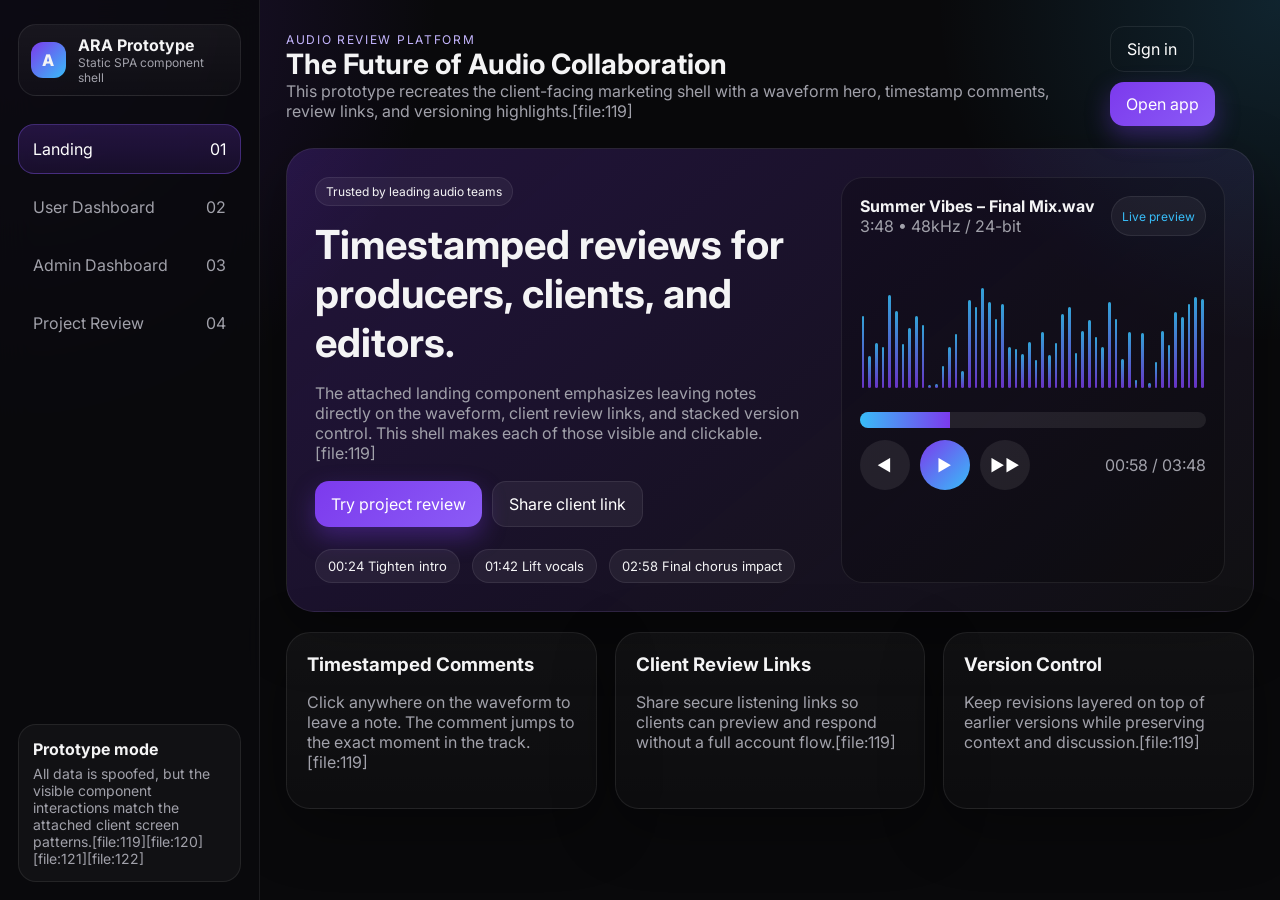
==== index.html @ 59f5062c "chore: initial commit" ====
<!DOCTYPE html>
<html lang="en" data-theme="dark">
  <head>
    <meta charset="UTF-8" />
    <meta name="viewport" content="width=device-width, initial-scale=1.0" />
    <title>ARA Components Prototype</title>
    <script>
      (function () {
        var l = window.location;
        if (l.search[1] === '/') {
          var decoded = l.search
            .slice(1)
            .split('&')
            .map(function (s) {
              return s.replace(/~and~/g, '&');
            })
            .join('?');
          window.history.replaceState(null, null, l.pathname.slice(0, -1) + decoded + l.hash);
        }
      })();
    </script>
    <link rel="preconnect" href="https://fonts.googleapis.com">
    <link rel="preconnect" href="https://fonts.gstatic.com" crossorigin>
    <link href="https://fonts.googleapis.com/css2?family=Inter:wght@400;500;600;700;800&display=swap" rel="stylesheet">
    <style>
      :root {
        --bg: #09090b;
        --panel: #111114;
        --panel-2: #18181c;
        --panel-3: #202027;
        --text: #f4f4f5;
        --muted: #a1a1aa;
        --faint: #71717a;
        --line: rgba(255,255,255,.08);
        --line-2: rgba(255,255,255,.14);
        --primary: #7c3aed;
        --primary-2: #8b5cf6;
        --blue: #38bdf8;
        --green: #34d399;
        --yellow: #f59e0b;
        --red: #f87171;
        --radius: 20px;
        --radius-sm: 14px;
        --shadow: 0 18px 60px rgba(0,0,0,.35);
      }
      * { box-sizing: border-box; }
      html, body { margin: 0; min-height: 100%; background: radial-gradient(circle at top left, rgba(124,58,237,.22), transparent 28%), radial-gradient(circle at top right, rgba(56,189,248,.15), transparent 22%), var(--bg); color: var(--text); font-family: Inter, system-ui, sans-serif; }
      a { color: inherit; text-decoration: none; }
      button, input, select, textarea { font: inherit; }
      .app { min-height: 100vh; display: grid; grid-template-columns: 260px 1fr; }
      .sidebar { background: rgba(10,10,13,.86); border-right: 1px solid var(--line); padding: 24px 18px; position: sticky; top: 0; height: 100vh; backdrop-filter: blur(16px); }
      .brand { display: flex; align-items: center; gap: 12px; padding: 10px 12px; border-radius: 18px; background: linear-gradient(180deg, rgba(255,255,255,.05), rgba(255,255,255,.02)); border: 1px solid var(--line); }
      .brand-mark { width: 36px; height: 36px; border-radius: 12px; background: linear-gradient(135deg, var(--primary), var(--blue)); display:flex; align-items:center; justify-content:center; font-weight: 800; }
      .brand small { display:block; color: var(--muted); font-size: 12px; }
      .nav { margin-top: 28px; display: grid; gap: 8px; }
      .nav button { width: 100%; border: 1px solid transparent; background: transparent; color: var(--muted); padding: 14px 14px; border-radius: 16px; text-align: left; display:flex; align-items:center; justify-content:space-between; cursor:pointer; }
      .nav button.active { background: linear-gradient(180deg, rgba(124,58,237,.22), rgba(124,58,237,.12)); color: white; border-color: rgba(139,92,246,.35); }
      .nav button:hover { background: rgba(255,255,255,.04); color: white; }
      .sidebar-foot { position:absolute; left:18px; right:18px; bottom:18px; padding: 14px; border-radius: 18px; background: var(--panel); border:1px solid var(--line); }
      .main { padding: 26px; }
      .screen { display:none; }
      .screen.active { display:block; }
      .topbar { display:flex; align-items:center; justify-content:space-between; gap:16px; margin-bottom: 22px; }
      .topbar h1 { margin:0; font-size: clamp(28px, 2vw, 42px); }
      .muted { color: var(--muted); }
      .toolbar { display:flex; gap:10px; flex-wrap:wrap; }
      .btn { border:none; border-radius: 14px; padding: 12px 16px; cursor:pointer; color:white; background: rgba(255,255,255,.06); border:1px solid var(--line); }
      .btn.primary { background: linear-gradient(135deg, var(--primary), var(--primary-2)); border:none; box-shadow: 0 10px 24px rgba(124,58,237,.35); }
      .btn.ghost { background: transparent; }
      .btn.small { padding: 8px 12px; border-radius: 12px; font-size: 14px; }
      .hero { background: linear-gradient(140deg, rgba(124,58,237,.22), rgba(255,255,255,.03)); border:1px solid var(--line); border-radius: 28px; padding: 28px; box-shadow: var(--shadow); display:grid; grid-template-columns: 1.3fr 1fr; gap: 26px; }
      .eyebrow { font-size: 12px; letter-spacing: .14em; color: #c4b5fd; text-transform: uppercase; }
      .wave-shell { border-radius: 22px; background: rgba(0,0,0,.22); border: 1px solid var(--line); padding: 18px; }
      .track-head { display:flex; justify-content:space-between; gap:10px; margin-bottom:14px; }
      .waveform { height: 150px; display:flex; align-items:end; gap: 4px; padding: 12px 2px; cursor:pointer; }
      .waveform span { flex:1; border-radius: 999px; background: linear-gradient(180deg, rgba(56,189,248,.95), rgba(124,58,237,.9)); opacity: .9; }
      .comment-pill { display:inline-flex; gap:8px; align-items:center; padding: 8px 12px; background: rgba(255,255,255,.06); border-radius: 999px; border:1px solid var(--line); font-size: 13px; margin: 4px 8px 0 0; }
      .grid-3, .grid-4, .grid-2 { display:grid; gap:18px; }
      .grid-4 { grid-template-columns: repeat(4, minmax(0,1fr)); }
      .grid-3 { grid-template-columns: repeat(3, minmax(0,1fr)); }
      .grid-2 { grid-template-columns: repeat(2, minmax(0,1fr)); }
      .card { background: linear-gradient(180deg, rgba(255,255,255,.04), rgba(255,255,255,.02)); border: 1px solid var(--line); border-radius: 24px; padding: 20px; box-shadow: var(--shadow); }
      .stat { font-size: 34px; font-weight: 800; margin: 8px 0 4px; }
      .badge { display:inline-flex; align-items:center; gap:6px; padding: 6px 10px; border-radius: 999px; font-size: 12px; border:1px solid var(--line); background: rgba(255,255,255,.05); }
      .green { color: var(--green); } .yellow{ color: var(--yellow);} .blue{ color: var(--blue);} .red{ color: var(--red);} 
      .feature h3,.card h3,.card h4 { margin: 0 0 8px; }
      .section { margin-top: 20px; }
      .folders { display:grid; gap:12px; }
      .folder { display:flex; align-items:center; justify-content:space-between; gap:12px; padding:14px 16px; border-radius:18px; background: rgba(255,255,255,.03); border:1px solid var(--line); cursor:pointer; }
      .folder.active { border-color: rgba(56,189,248,.35); background: rgba(56,189,248,.08); }
      .projects { display:grid; gap:16px; }
      .project { display:grid; grid-template-columns: 1fr auto; gap:16px; padding: 18px; border-radius: 22px; background: rgba(255,255,255,.03); border:1px solid var(--line); }
      .project-meta,.row,.list { display:flex; gap:10px; align-items:center; flex-wrap:wrap; }
      .avatar { width: 30px; height:30px; border-radius:50%; display:inline-flex; align-items:center; justify-content:center; background: linear-gradient(135deg, var(--blue), var(--primary)); font-size:12px; font-weight:700; margin-right:-8px; border:2px solid #111; }
      .search { width: 100%; background: rgba(255,255,255,.04); color:white; border:1px solid var(--line); border-radius: 14px; padding: 12px 14px; }
      .filters { display:grid; grid-template-columns: 1.2fr repeat(3,.6fr) auto; gap:12px; }
      .select { background: rgba(255,255,255,.04); color: white; border:1px solid var(--line); border-radius: 14px; padding: 12px 14px; }
      .comments-list { display:grid; gap:12px; max-height: 520px; overflow:auto; padding-right:6px; }
      .comment { padding:14px; border-radius:18px; border:1px solid var(--line); background: rgba(255,255,255,.03); }
      .timeline { position: relative; height: 16px; border-radius:999px; background: rgba(255,255,255,.08); overflow:hidden; }
      .timeline .fill { position:absolute; left:0; top:0; bottom:0; background: linear-gradient(90deg, var(--blue), var(--primary)); width: 26%; }
      .marker { position:absolute; top:-4px; width:12px; height:24px; border-radius:999px; background:white; box-shadow:0 0 0 4px rgba(124,58,237,.25); transform: translateX(-50%); cursor:pointer; }
      .two-col { display:grid; grid-template-columns: minmax(0,1.6fr) minmax(320px,.95fr); gap:18px; }
      .player { padding:22px; border-radius: 26px; background: linear-gradient(180deg, rgba(124,58,237,.15), rgba(255,255,255,.02)); border:1px solid var(--line); }
      .player-controls { display:flex; align-items:center; justify-content:space-between; gap:18px; margin-top:18px; }
      .circle-btn { width:50px; height:50px; border-radius:50%; border:none; background: rgba(255,255,255,.08); color:white; cursor:pointer; }
      .circle-btn.play { background: linear-gradient(135deg, var(--primary), var(--blue)); }
      .tracks, .tickets, .activity { display:grid; gap:12px; }
      .track, .ticket, .activity-item { padding: 14px; background: rgba(255,255,255,.03); border:1px solid var(--line); border-radius: 18px; }
      .progress { height: 10px; background: rgba(255,255,255,.08); border-radius:999px; overflow:hidden; }
      .progress > span { display:block; height:100%; background: linear-gradient(90deg, var(--green), var(--blue)); }
      .modal-backdrop { position: fixed; inset:0; background: rgba(0,0,0,.55); display:none; align-items:center; justify-content:center; padding:20px; z-index:30; }
      .modal-backdrop.show { display:flex; }
      .modal { width:min(560px,100%); background: #111114; border:1px solid var(--line-2); border-radius: 24px; padding: 22px; box-shadow: var(--shadow); }
      .modal .stack { display:grid; gap:12px; }
      .input, .textarea { width:100%; background: rgba(255,255,255,.04); color:white; border:1px solid var(--line); border-radius:14px; padding: 12px 14px; }
      .textarea { min-height: 110px; resize: vertical; }
      .mini-tabs { display:flex; gap:8px; flex-wrap:wrap; }
      .mini-tabs button { padding: 10px 12px; border-radius: 999px; border:1px solid var(--line); background: transparent; color: var(--muted); cursor:pointer; }
      .mini-tabs button.active { background: rgba(124,58,237,.18); color:white; border-color: rgba(124,58,237,.4); }
      .hide-mobile { display:block; }
      @media (max-width: 1024px) {
        .app { grid-template-columns: 1fr; }
        .sidebar { position: relative; height: auto; }
        .sidebar-foot { position: static; margin-top: 20px; }
        .hero, .two-col, .grid-4, .grid-3, .grid-2, .filters { grid-template-columns: 1fr; }
      }
    </style>
  </head>
  <body>
    <div class="app">
      <aside class="sidebar">
        <div class="brand">
          <div class="brand-mark">A</div>
          <div>
            <strong>ARA Prototype</strong>
            <small>Static SPA component shell</small>
          </div>
        </div>
        <div class="nav">
          <button class="active" data-screen-target="home">Landing <span>01</span></button>
          <button data-screen-target="user">User Dashboard <span>02</span></button>
          <button data-screen-target="admin">Admin Dashboard <span>03</span></button>
          <button data-screen-target="review">Project Review <span>04</span></button>
        </div>
        <div class="sidebar-foot">
          <div style="font-weight:700; margin-bottom:6px;">Prototype mode</div>
          <div class="muted" style="font-size:14px;">All data is spoofed, but the visible component interactions match the attached client screen patterns.[file:119][file:120][file:121][file:122]</div>
        </div>
      </aside>
      <main class="main">
        <section class="screen active" id="screen-home">
          <div class="topbar">
            <div>
              <div class="eyebrow">Audio review platform</div>
              <h1>The Future of Audio Collaboration</h1>
              <div class="muted">This prototype recreates the client-facing marketing shell with a waveform hero, timestamp comments, review links, and versioning highlights.[file:119]</div>
            </div>
            <div class="toolbar">
              <button class="btn ghost" data-open="signin">Sign in</button>
              <button class="btn primary" data-screen-jump="user">Open app</button>
            </div>
          </div>
          <div class="hero">
            <div>
              <div class="badge">Trusted by leading audio teams</div>
              <h2 style="font-size:40px; margin:14px 0 12px;">Timestamped reviews for producers, clients, and editors.</h2>
              <p class="muted">The attached landing component emphasizes leaving notes directly on the waveform, client review links, and stacked version control. This shell makes each of those visible and clickable.[file:119]</p>
              <div style="margin-top:18px;" class="toolbar">
                <button class="btn primary" data-screen-jump="review">Try project review</button>
                <button class="btn">Share client link</button>
              </div>
              <div style="margin-top:18px;">
                <span class="comment-pill">00:24 Tighten intro</span>
                <span class="comment-pill">01:42 Lift vocals</span>
                <span class="comment-pill">02:58 Final chorus impact</span>
              </div>
            </div>
            <div class="wave-shell">
              <div class="track-head">
                <div>
                  <strong>Summer Vibes – Final Mix.wav</strong>
                  <div class="muted">3:48 • 48kHz / 24-bit</div>
                </div>
                <div class="badge blue">Live preview</div>
              </div>
              <div class="waveform" id="heroWave"></div>
              <div class="timeline" style="margin-top:12px;"><div class="fill" id="heroProgress"></div></div>
              <div class="row" style="justify-content:space-between; margin-top:12px;">
                <div class="row"><button class="circle-btn">&#9664;</button><button class="circle-btn play" id="heroPlay">&#9654;</button><button class="circle-btn">&#9654;&#9654;</button></div>
                <div class="muted" id="heroTime">00:58 / 03:48</div>
              </div>
            </div>
          </div>
          <div class="grid-3 section">
            <div class="card feature"><h3>Timestamped Comments</h3><p class="muted">Click anywhere on the waveform to leave a note. The comment jumps to the exact moment in the track.[file:119]</p></div>
            <div class="card feature"><h3>Client Review Links</h3><p class="muted">Share secure listening links so clients can preview and respond without a full account flow.[file:119]</p></div>
            <div class="card feature"><h3>Version Control</h3><p class="muted">Keep revisions layered on top of earlier versions while preserving context and discussion.[file:119]</p></div>
          </div>
        </section>

        <section class="screen" id="screen-user">
          <div class="topbar">
            <div>
              <h1>User Dashboard</h1>
              <div class="muted">This prototype reflects the folder system, filters, project cards, stats, and modal flows visible in the dashboard component tree.[file:122]</div>
            </div>
            <div class="toolbar">
              <button class="btn" id="newFolderBtn">New Folder</button>
              <button class="btn primary" id="newProjectBtn">New Project</button>
            </div>
          </div>
          <div class="grid-4">
            <div class="card"><div class="muted">Active projects</div><div class="stat">24</div><div class="green">+12% this month</div></div>
            <div class="card"><div class="muted">Comments waiting</div><div class="stat">83</div><div class="yellow">19 need replies</div></div>
            <div class="card"><div class="muted">Shared links</div><div class="stat">12</div><div class="blue">4 viewed today</div></div>
            <div class="card"><div class="muted">Storage</div><div class="stat">186 GB</div><div class="muted">of 500 GB used</div></div>
          </div>
          <div class="grid-2 section">
            <div class="card">
              <div class="row" style="justify-content:space-between; margin-bottom:12px;"><h3>Folders</h3><div class="badge">Manage</div></div>
              <div class="folders" id="folderList"></div>
            </div>
            <div class="card">
              <div class="row" style="justify-content:space-between; margin-bottom:12px;"><h3>Filters</h3><div class="badge">Interactive</div></div>
              <div class="filters">
                <input class="search" id="projectSearch" placeholder="Search projects" />
                <select class="select" id="typeFilter"><option value="all">All types</option><option>music</option><option>podcast</option><option>voice-over</option><option>sound-design</option></select>
                <select class="select" id="statusFilter"><option value="all">All statuses</option><option>approved</option><option>in-progress</option><option>draft</option><option>needs-review</option><option>archived</option></select>
                <select class="select" id="viewMode"><option value="grid">Grid</option><option value="list">List</option></select>
                <button class="btn" id="clearFilters">Reset</button>
              </div>
              <div class="projects section" id="projectList"></div>
            </div>
          </div>
          <div class="grid-2 section">
            <div class="card"><h3>My Comments</h3><div class="comments-list" id="myComments"></div></div>
            <div class="card"><h3>Team Comments</h3><div class="comments-list" id="teamComments"></div></div>
          </div>
        </section>

        <section class="screen" id="screen-admin">
          <div class="topbar">
            <div>
              <h1>Admin Dashboard</h1>
              <div class="muted">The attached admin component focuses on platform metrics, user activity, retention, top projects, KPI targets, and support queues.[file:121]</div>
            </div>
            <div class="toolbar"><button class="btn">Export CSV</button><button class="btn primary">System Status</button></div>
          </div>
          <div class="grid-4">
            <div class="card"><div class="muted">Total projects</div><div class="stat">1,248</div><div class="green">+9.4%</div></div>
            <div class="card"><div class="muted">Active users (24h)</div><div class="stat">2,847</div><div class="blue">Healthy</div></div>
            <div class="card"><div class="muted">Retention (7d)</div><div class="stat">94.2%</div><div class="green">Above target</div></div>
            <div class="card"><div class="muted">Avg session</div><div class="stat">6.8m</div><div class="yellow">Slight dip</div></div>
          </div>
          <div class="grid-3 section">
            <div class="card"><h3>Platform performance</h3><div class="list"><div style="width:100%"><div class="row" style="justify-content:space-between;"><span>Upload completion</span><span>97%</span></div><div class="progress"><span style="width:97%"></span></div></div><div style="width:100%"><div class="row" style="justify-content:space-between;"><span>Comment delivery</span><span>92%</span></div><div class="progress"><span style="width:92%"></span></div></div><div style="width:100%"><div class="row" style="justify-content:space-between;"><span>Playback startup</span><span>88%</span></div><div class="progress"><span style="width:88%"></span></div></div></div></div>
            <div class="card"><h3>Key metrics</h3><div class="tickets" id="metricCards"></div></div>
            <div class="card"><h3>Support tickets</h3><div class="tickets" id="ticketList"></div></div>
          </div>
          <div class="grid-2 section">
            <div class="card"><h3>Recent activity</h3><div class="activity" id="activityList"></div></div>
            <div class="card"><h3>Top projects this week</h3><div class="tickets" id="topProjects"></div></div>
          </div>
        </section>

        <section class="screen" id="screen-review">
          <div class="topbar">
            <div>
              <h1>Project Review</h1>
              <div class="muted">This screen recreates the core project review component behavior: audio playback shell, waveform seeking, comments, replies, folders, collaborators, tracks, and upload affordances.[file:120][file:124]</div>
            </div>
            <div class="toolbar"><button class="btn">Share</button><button class="btn">Download</button><button class="btn primary" id="addCommentBtn">Add comment</button></div>
          </div>
          <div class="two-col">
            <div class="player">
              <div class="row" style="justify-content:space-between;"><div><div class="badge">Interview with Jane Doe</div><h2 style="margin:12px 0 6px;">Episode 04 – Producer review</h2><div class="muted">Demo shell with spoofed timeline, waveform markers, and transport controls.[file:120]</div></div><div class="badge">Published</div></div>
              <div class="waveform" id="reviewWave"></div>
              <div class="timeline" id="reviewTimeline"><div class="fill" id="reviewProgress"></div><div class="marker" id="playhead" style="left:26%"></div></div>
              <div class="player-controls">
                <div class="row"><button class="circle-btn">&#9664;</button><button class="circle-btn play" id="reviewPlay">&#9654;</button><button class="circle-btn">&#9654;&#9654;</button></div>
                <div style="flex:1;">
                  <div class="row" style="justify-content:space-between;"><span class="muted">Current time</span><span id="reviewTime">00:58 / 03:42</span></div>
                  <input type="range" id="volumeSlider" min="0" max="100" value="72" style="width:100%; margin-top:8px;">
                </div>
              </div>
              <div class="grid-2 section">
                <div class="card">
                  <div class="row" style="justify-content:space-between;"><h4>Tracks</h4><button class="btn small" id="addTrackBtn">Upload</button></div>
                  <div class="tracks" id="trackList"></div>
                </div>
                <div class="card">
                  <div class="row" style="justify-content:space-between;"><h4>Folders</h4><button class="btn small" id="addReviewFolderBtn">New</button></div>
                  <div class="tracks" id="reviewFolderList"></div>
                </div>
              </div>
            </div>
            <div class="card">
              <div class="mini-tabs"><button class="active" data-review-tab="comments">Comments</button><button data-review-tab="collaborators">Collaborators</button><button data-review-tab="uploads">Uploads</button></div>
              <div class="section" id="reviewPanel"></div>
            </div>
          </div>
        </section>
      </main>
    </div>

    <div class="modal-backdrop" id="modal">
      <div class="modal">
        <div class="row" style="justify-content:space-between; margin-bottom:14px;"><h3 id="modalTitle" style="margin:0;">Create item</h3><button class="btn small" id="closeModal">Close</button></div>
        <div class="stack" id="modalBody"></div>
      </div>
    </div>

    <script>
      const wave = (el, bars = 56) => {
        el.innerHTML = '';
        for (let i = 0; i < bars; i++) {
          const s = document.createElement('span');
          s.style.height = (18 + Math.sin(i / 2.4) * 24 + Math.random() * 64) + 'px';
          el.appendChild(s);
        }
      };
      wave(document.getElementById('heroWave'), 52);
      wave(document.getElementById('reviewWave'), 76);

      const folders = [
        { id: 'all', name: 'All Projects', color: '#7c3aed', count: 24 },
        { id: 'music', name: 'Music', color: '#38bdf8', count: 8 },
        { id: 'podcasts', name: 'Podcasts', color: '#34d399', count: 6 },
        { id: 'voice', name: 'Voice-over', color: '#f59e0b', count: 4 },
        { id: 'sound', name: 'Sound Design', color: '#f87171', count: 6 }
      ];
      const projects = [
        { title:'Summer Vibes Final Mix', type:'music', status:'needs-review', folder:'music', comments:12, plays:148, duration:'3:48', collaborators:['AL','KM','JD'] },
        { title:'Episode 04 Jane Doe', type:'podcast', status:'approved', folder:'podcasts', comments:8, plays:94, duration:'42:16', collaborators:['TB','SG'] },
        { title:'Brand VO Selects', type:'voice-over', status:'in-progress', folder:'voice', comments:19, plays:61, duration:'1:26', collaborators:['AZ','RE'] },
        { title:'Trailer Rise Pass', type:'sound-design', status:'draft', folder:'sound', comments:4, plays:18, duration:'0:58', collaborators:['MN'] },
        { title:'Club Stem Print', type:'music', status:'archived', folder:'music', comments:31, plays:207, duration:'4:13', collaborators:['AL','KM'] }
      ];
      const comments = [
        { author:'You', project:'Summer Vibes Final Mix', body:'Can we brighten the lead vocal in the second chorus?', time:'4m ago' },
        { author:'You', project:'Brand VO Selects', body:'Take 3 has the cleanest pacing.', time:'28m ago' },
        { author:'Maya', project:'Episode 04 Jane Doe', body:'Love the cold open, but the bed is too loud at 00:24.', time:'1h ago' },
        { author:'Chris', project:'Summer Vibes Final Mix', body:'Kick transient hits nicely after 2:10.', time:'2h ago' },
        { author:'Jess', project:'Trailer Rise Pass', body:'Can we preview a darker whoosh here?', time:'5h ago' }
      ];
      const adminActivity = [
        'Maya created a client review link for Summer Vibes Final Mix',
        'Chris uploaded 3 new stems to Episode 04 Jane Doe',
        'Admin resolved a waveform rendering support ticket',
        'Two-factor authentication enabled for 18 accounts'
      ];
      const metricCards = [
        { label:'Conversion to paid', value:'12.4%', target:'10%' },
        { label:'Client link usage', value:'68%', target:'60%' },
        { label:'Weekly uploads', value:'4,281', target:'4,000' }
      ];
      const tickets = [
        { issue:'Playback stuck on Safari 17', user:'alex@client.com', created:'12m ago' },
        { issue:'Comment notifications delayed', user:'maya@label.io', created:'32m ago' },
        { issue:'Folder rename permission mismatch', user:'ops@studio.fm', created:'58m ago' }
      ];
      const topProjects = [
        { name:'Summer Vibes Final Mix', plays:412, comments:37 },
        { name:'Episode 04 Jane Doe', plays:306, comments:22 },
        { name:'Brand VO Selects', plays:188, comments:14 }
      ];
      const reviewComments = [
        { id:'c1', author:'Alice Smith', role:'Editor', time:'00:24', body:'The intro narration feels half a beat early.', replies:[{author:'You', body:'Agreed — moving it two frames later.'}] },
        { id:'c2', author:'Bob Johnson', role:'Reviewer', time:'01:30', body:'Can the background music duck slightly under this answer?', replies:[] },
        { id:'c3', author:'Maya Patel', role:'Client', time:'02:44', body:'This final line lands well. Keep this energy for the outro.', replies:[{author:'You', body:'Keeping this take and trimming breaths.'}] }
      ];
      const reviewCollaborators = [
        { name:'Alice Smith', email:'alice@example.com', role:'editor' },
        { name:'Bob Johnson', email:'bob@example.com', role:'reviewer' },
        { name:'Maya Patel', email:'maya@example.com', role:'client' }
      ];
      const reviewUploads = [
        { file:'episode-04-v2.wav', status:'processed' },
        { file:'music-bed-alt.mp3', status:'pending' },
        { file:'guest-cleanup.aiff', status:'processed' }
      ];
      const tracks = [
        { title:'Interview with Jane Doe', status:'approved', comments:12 },
        { title:'Cold Open Alt', status:'needs review', comments:4 },
        { title:'Outro Music Bed', status:'draft', comments:2 }
      ];
      const reviewFolders = [
        { name:'Final selects', items:2 },
        { name:'Alt takes', items:5 },
        { name:'Client notes', items:3 }
      ];

      let selectedFolder = 'all';
      function renderFolders() {
        const list = document.getElementById('folderList');
        list.innerHTML = folders.map(folder => `
          <div class="folder ${selectedFolder===folder.id?'active':''}" data-folder="${folder.id}">
            <div class="row"><span style="width:12px;height:12px;border-radius:999px;background:${folder.color};display:inline-block"></span><strong>${folder.name}</strong></div>
            <span class="muted">${folder.count}</span>
          </div>`).join('');
        list.querySelectorAll('[data-folder]').forEach(el => el.onclick = () => { selectedFolder = el.dataset.folder; renderFolders(); renderProjects(); });
      }
      function badge(status) {
        const map = { approved:'green', 'in-progress':'blue', draft:'muted', 'needs-review':'yellow', archived:'red' };
        return `<span class="badge ${map[status]||''}">${status}</span>`;
      }
      function renderProjects() {
        const q = document.getElementById('projectSearch').value.toLowerCase();
        const type = document.getElementById('typeFilter').value;
        const status = document.getElementById('statusFilter').value;
        const filtered = projects.filter(p => (selectedFolder==='all'||p.folder===selectedFolder) && (type==='all'||p.type===type) && (status==='all'||p.status===status) && p.title.toLowerCase().includes(q));
        document.getElementById('projectList').innerHTML = filtered.map((p,i) => `
          <div class="project">
            <div>
              <div class="row" style="justify-content:space-between;"><h3 style="margin:0">${p.title}</h3>${badge(p.status)}</div>
              <div class="project-meta muted"><span>${p.type}</span><span>•</span><span>${p.duration}</span><span>•</span><span>${p.comments} comments</span><span>•</span><span>${p.plays} plays</span></div>
              <div class="row" style="margin-top:12px;">${p.collaborators.map(a=>`<span class="avatar">${a}</span>`).join('')}</div>
            </div>
            <div class="toolbar"><button class="btn small" data-screen-jump="review">Open</button><button class="btn small" data-edit-project="${i}">Edit</button></div>
          </div>`).join('');
        document.querySelectorAll('[data-edit-project]').forEach(btn => btn.onclick = () => openProjectModal(projects[btn.dataset.editProject]));
        document.querySelectorAll('[data-screen-jump]').forEach(btn => btn.onclick = () => showScreen(btn.dataset.screenJump));
      }
      function renderCommentLists() {
        document.getElementById('myComments').innerHTML = comments.filter(c=>c.author==='You').map(c => `<div class="comment"><div class="row" style="justify-content:space-between;"><strong>${c.project}</strong><span class="muted">${c.time}</span></div><p>${c.body}</p></div>`).join('');
        document.getElementById('teamComments').innerHTML = comments.filter(c=>c.author!=='You').map(c => `<div class="comment"><div class="row" style="justify-content:space-between;"><strong>${c.author}</strong><span class="muted">${c.time}</span></div><div class="muted" style="font-size:13px; margin:4px 0 8px;">${c.project}</div><p>${c.body}</p></div>`).join('');
      }
      function renderAdmin() {
        document.getElementById('activityList').innerHTML = adminActivity.map(item => `<div class="activity-item">${item}</div>`).join('');
        document.getElementById('metricCards').innerHTML = metricCards.map(m => `<div class="ticket"><div class="muted">${m.label}</div><div class="stat" style="font-size:26px">${m.value}</div><div class="muted">Target: ${m.target}</div></div>`).join('');
        document.getElementById('ticketList').innerHTML = tickets.map(t => `<div class="ticket"><strong>${t.issue}</strong><div class="muted">by ${t.user} • ${t.created}</div></div>`).join('');
        document.getElementById('topProjects').innerHTML = topProjects.map(p => `<div class="ticket"><div class="row" style="justify-content:space-between;"><strong>${p.name}</strong><span>${p.plays} plays</span></div><div class="muted">${p.comments} comments this week</div></div>`).join('');
      }
      function renderReviewTracks() {
        document.getElementById('trackList').innerHTML = tracks.map((t,i) => `<div class="track"><div class="row" style="justify-content:space-between;"><strong>${t.title}</strong><span class="badge">${t.status}</span></div><div class="muted">${t.comments} comments</div><div class="toolbar" style="margin-top:10px;"><button class="btn small" data-track-play="${i}">Play</button><button class="btn small">Rename</button></div></div>`).join('');
        document.querySelectorAll('[data-track-play]').forEach(btn => btn.onclick = () => { document.getElementById('reviewTime').textContent = '00:00 / 03:42'; });
      }
      function renderReviewFolders() {
        document.getElementById('reviewFolderList').innerHTML = reviewFolders.map(f => `<div class="track"><div class="row" style="justify-content:space-between;"><strong>${f.name}</strong><span>${f.items}</span></div></div>`).join('');
      }
      function renderReviewPanel(tab='comments') {
        document.querySelectorAll('[data-review-tab]').forEach(btn => btn.classList.toggle('active', btn.dataset.reviewTab===tab));
        const panel = document.getElementById('reviewPanel');
        if (tab==='comments') {
          panel.innerHTML = `<div class="comments-list">${reviewComments.map(c => `<div class="comment"><div class="row" style="justify-content:space-between;"><div><strong>${c.author}</strong> <span class="muted">${c.role}</span></div><span class="badge">${c.time}</span></div><p>${c.body}</p><div class="toolbar"><button class="btn small">Reply</button><button class="btn small">Edit</button><button class="btn small">Like</button></div>${c.replies.map(r => `<div style="margin-top:10px; padding:10px 12px; border-radius:14px; background:rgba(255,255,255,.04)"><strong>${r.author}</strong><div class="muted">${r.body}</div></div>`).join('')}</div>`).join('')}</div>`;
        } else if (tab==='collaborators') {
          panel.innerHTML = `<div class="tracks">${reviewCollaborators.map(c => `<div class="track"><div class="row" style="justify-content:space-between;"><strong>${c.name}</strong><span class="badge">${c.role}</span></div><div class="muted">${c.email}</div><div class="toolbar" style="margin-top:10px;"><button class="btn small">Change role</button><button class="btn small">Remove</button></div></div>`).join('')}</div>`;
        } else {
          panel.innerHTML = `<div class="tracks">${reviewUploads.map(u => `<div class="track"><div class="row" style="justify-content:space-between;"><strong>${u.file}</strong><span class="badge">${u.status}</span></div><div class="progress" style="margin-top:10px;"><span style="width:${u.status==='processed'?'100':'63'}%"></span></div></div>`).join('')}</div>`;
        }
      }

      function openModal(title, bodyHTML) {
        document.getElementById('modalTitle').textContent = title;
        document.getElementById('modalBody').innerHTML = bodyHTML;
        document.getElementById('modal').classList.add('show');
      }
      function closeModal() { document.getElementById('modal').classList.remove('show'); }
      document.getElementById('closeModal').onclick = closeModal;
      document.getElementById('modal').addEventListener('click', e => { if (e.target.id==='modal') closeModal(); });

      function openProjectModal(project) {
        openModal('Edit project', `
          <input class="input" value="${project.title}" />
          <select class="select"><option selected>${project.type}</option><option>music</option><option>podcast</option><option>voice-over</option><option>sound-design</option></select>
          <textarea class="textarea">Prototype edit flow for ${project.title}.</textarea>
          <div class="toolbar"><button class="btn primary" onclick="closeModal()">Save changes</button><button class="btn" onclick="closeModal()">Duplicate</button></div>
        `);
      }
      document.getElementById('newProjectBtn').onclick = () => openModal('Create project', `
        <input class="input" placeholder="Project title" value="New branded campaign" />
        <select class="select"><option>music</option><option>podcast</option><option>voice-over</option><option>sound-design</option></select>
        <textarea class="textarea" placeholder="Description">This mirrors the dashboard's new project modal flow.[file:122]</textarea>
        <button class="btn primary" onclick="closeModal()">Create project</button>
      `);
      document.getElementById('newFolderBtn').onclick = () => openModal('Create folder', `
        <input class="input" placeholder="Folder name" value="Q3 Campaigns" />
        <select class="select"><option>Blue</option><option>Purple</option><option>Green</option><option>Amber</option></select>
        <button class="btn primary" onclick="closeModal()">Save folder</button>
      `);
      document.getElementById('addCommentBtn').onclick = () => openModal('Add timestamped comment', `
        <div class="badge">Timestamp 00:58</div>
        <textarea class="textarea" placeholder="Leave review feedback">The vocal consonants here feel a little sharp. Can we soften them?</textarea>
        <button class="btn primary" onclick="closeModal()">Post comment</button>
      `);
      document.getElementById('addTrackBtn').onclick = () => openModal('Upload audio track', `
        <input class="input" value="cold-open-v3.wav" />
        <div class="progress"><span style="width:63%"></span></div>
        <div class="muted">Simulated upload behavior inspired by the attached upload route.[file:124]</div>
        <button class="btn primary" onclick="closeModal()">Attach track</button>
      `);
      document.getElementById('addReviewFolderBtn').onclick = () => openModal('New review folder', `
        <input class="input" value="Client callbacks" />
        <button class="btn primary" onclick="closeModal()">Create folder</button>
      `);
      document.querySelectorAll('[data-review-tab]').forEach(btn => btn.onclick = () => renderReviewPanel(btn.dataset.reviewTab));
      document.querySelectorAll('[data-screen-target]').forEach(btn => btn.onclick = () => showScreen(btn.dataset.screenTarget));
      document.querySelectorAll('[data-screen-jump]').forEach(btn => btn.onclick = () => showScreen(btn.dataset.screenJump));
      function showScreen(name) {
        document.querySelectorAll('.screen').forEach(s => s.classList.remove('active'));
        document.getElementById('screen-' + name).classList.add('active');
        document.querySelectorAll('[data-screen-target]').forEach(b => b.classList.toggle('active', b.dataset.screenTarget===name));
      }
      document.getElementById('projectSearch').addEventListener('input', renderProjects);
      document.getElementById('typeFilter').addEventListener('change', renderProjects);
      document.getElementById('statusFilter').addEventListener('change', renderProjects);
      document.getElementById('clearFilters').onclick = () => {
        selectedFolder = 'all';
        document.getElementById('projectSearch').value = '';
        document.getElementById('typeFilter').value = 'all';
        document.getElementById('statusFilter').value = 'all';
        renderFolders(); renderProjects();
      };

      let heroPlaying = false, heroPos = 26;
      document.getElementById('heroPlay').onclick = () => { heroPlaying = !heroPlaying; document.getElementById('heroPlay').innerHTML = heroPlaying ? '&#10074;&#10074;' : '&#9654;'; };
      setInterval(() => { if (!heroPlaying) return; heroPos = (heroPos + 1) % 100; document.getElementById('heroProgress').style.width = heroPos + '%'; document.getElementById('heroTime').textContent = `0${Math.floor(heroPos/20)}:${String((heroPos*2)%60).padStart(2,'0')} / 03:48`; }, 700);

      let reviewPlaying = false, reviewPos = 26;
      document.getElementById('reviewPlay').onclick = () => { reviewPlaying = !reviewPlaying; document.getElementById('reviewPlay').innerHTML = reviewPlaying ? '&#10074;&#10074;' : '&#9654;'; };
      setInterval(() => { if (!reviewPlaying) return; reviewPos = (reviewPos + 0.9) % 100; document.getElementById('reviewProgress').style.width = reviewPos + '%'; document.getElementById('playhead').style.left = reviewPos + '%'; document.getElementById('reviewTime').textContent = `0${Math.floor(reviewPos/18)}:${String((reviewPos*2)%60).padStart(2,'0')} / 03:42`; }, 700);
      document.getElementById('reviewTimeline').onclick = (e) => {
        const rect = e.currentTarget.getBoundingClientRect();
        reviewPos = ((e.clientX - rect.left) / rect.width) * 100;
        document.getElementById('reviewProgress').style.width = reviewPos + '%';
        document.getElementById('playhead').style.left = reviewPos + '%';
      };

      renderFolders(); renderProjects(); renderCommentLists(); renderAdmin(); renderReviewTracks(); renderReviewFolders(); renderReviewPanel();
    </script>
  </body>
</html>
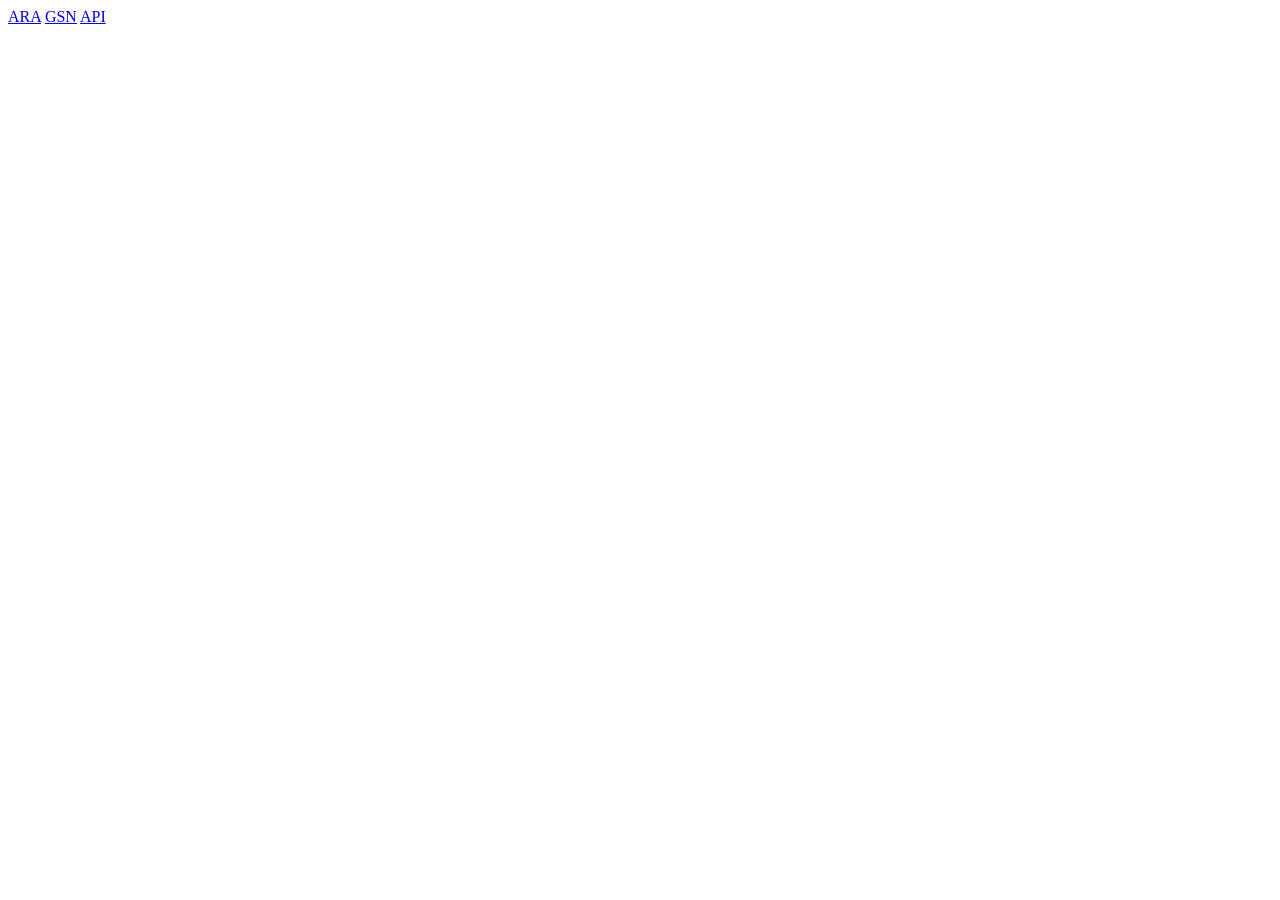
==== commit 7bb99b13: "chore: update" ====
--- a/index.html
+++ b/index.html
@@ -1,533 +1,15 @@
-<!DOCTYPE html>
-<html lang="en" data-theme="dark">
-  <head>
-    <meta charset="UTF-8" />
-    <meta name="viewport" content="width=device-width, initial-scale=1.0" />
-    <title>ARA Components Prototype</title>
-    <script>
-      (function () {
-        var l = window.location;
-        if (l.search[1] === '/') {
-          var decoded = l.search
-            .slice(1)
-            .split('&')
-            .map(function (s) {
-              return s.replace(/~and~/g, '&');
-            })
-            .join('?');
-          window.history.replaceState(null, null, l.pathname.slice(0, -1) + decoded + l.hash);
-        }
-      })();
-    </script>
-    <link rel="preconnect" href="https://fonts.googleapis.com">
-    <link rel="preconnect" href="https://fonts.gstatic.com" crossorigin>
-    <link href="https://fonts.googleapis.com/css2?family=Inter:wght@400;500;600;700;800&display=swap" rel="stylesheet">
-    <style>
-      :root {
-        --bg: #09090b;
-        --panel: #111114;
-        --panel-2: #18181c;
-        --panel-3: #202027;
-        --text: #f4f4f5;
-        --muted: #a1a1aa;
-        --faint: #71717a;
-        --line: rgba(255,255,255,.08);
-        --line-2: rgba(255,255,255,.14);
-        --primary: #7c3aed;
-        --primary-2: #8b5cf6;
-        --blue: #38bdf8;
-        --green: #34d399;
-        --yellow: #f59e0b;
-        --red: #f87171;
-        --radius: 20px;
-        --radius-sm: 14px;
-        --shadow: 0 18px 60px rgba(0,0,0,.35);
-      }
-      * { box-sizing: border-box; }
-      html, body { margin: 0; min-height: 100%; background: radial-gradient(circle at top left, rgba(124,58,237,.22), transparent 28%), radial-gradient(circle at top right, rgba(56,189,248,.15), transparent 22%), var(--bg); color: var(--text); font-family: Inter, system-ui, sans-serif; }
-      a { color: inherit; text-decoration: none; }
-      button, input, select, textarea { font: inherit; }
-      .app { min-height: 100vh; display: grid; grid-template-columns: 260px 1fr; }
-      .sidebar { background: rgba(10,10,13,.86); border-right: 1px solid var(--line); padding: 24px 18px; position: sticky; top: 0; height: 100vh; backdrop-filter: blur(16px); }
-      .brand { display: flex; align-items: center; gap: 12px; padding: 10px 12px; border-radius: 18px; background: linear-gradient(180deg, rgba(255,255,255,.05), rgba(255,255,255,.02)); border: 1px solid var(--line); }
-      .brand-mark { width: 36px; height: 36px; border-radius: 12px; background: linear-gradient(135deg, var(--primary), var(--blue)); display:flex; align-items:center; justify-content:center; font-weight: 800; }
-      .brand small { display:block; color: var(--muted); font-size: 12px; }
-      .nav { margin-top: 28px; display: grid; gap: 8px; }
-      .nav button { width: 100%; border: 1px solid transparent; background: transparent; color: var(--muted); padding: 14px 14px; border-radius: 16px; text-align: left; display:flex; align-items:center; justify-content:space-between; cursor:pointer; }
-      .nav button.active { background: linear-gradient(180deg, rgba(124,58,237,.22), rgba(124,58,237,.12)); color: white; border-color: rgba(139,92,246,.35); }
-      .nav button:hover { background: rgba(255,255,255,.04); color: white; }
-      .sidebar-foot { position:absolute; left:18px; right:18px; bottom:18px; padding: 14px; border-radius: 18px; background: var(--panel); border:1px solid var(--line); }
-      .main { padding: 26px; }
-      .screen { display:none; }
-      .screen.active { display:block; }
-      .topbar { display:flex; align-items:center; justify-content:space-between; gap:16px; margin-bottom: 22px; }
-      .topbar h1 { margin:0; font-size: clamp(28px, 2vw, 42px); }
-      .muted { color: var(--muted); }
-      .toolbar { display:flex; gap:10px; flex-wrap:wrap; }
-      .btn { border:none; border-radius: 14px; padding: 12px 16px; cursor:pointer; color:white; background: rgba(255,255,255,.06); border:1px solid var(--line); }
-      .btn.primary { background: linear-gradient(135deg, var(--primary), var(--primary-2)); border:none; box-shadow: 0 10px 24px rgba(124,58,237,.35); }
-      .btn.ghost { background: transparent; }
-      .btn.small { padding: 8px 12px; border-radius: 12px; font-size: 14px; }
-      .hero { background: linear-gradient(140deg, rgba(124,58,237,.22), rgba(255,255,255,.03)); border:1px solid var(--line); border-radius: 28px; padding: 28px; box-shadow: var(--shadow); display:grid; grid-template-columns: 1.3fr 1fr; gap: 26px; }
-      .eyebrow { font-size: 12px; letter-spacing: .14em; color: #c4b5fd; text-transform: uppercase; }
-      .wave-shell { border-radius: 22px; background: rgba(0,0,0,.22); border: 1px solid var(--line); padding: 18px; }
-      .track-head { display:flex; justify-content:space-between; gap:10px; margin-bottom:14px; }
-      .waveform { height: 150px; display:flex; align-items:end; gap: 4px; padding: 12px 2px; cursor:pointer; }
-      .waveform span { flex:1; border-radius: 999px; background: linear-gradient(180deg, rgba(56,189,248,.95), rgba(124,58,237,.9)); opacity: .9; }
-      .comment-pill { display:inline-flex; gap:8px; align-items:center; padding: 8px 12px; background: rgba(255,255,255,.06); border-radius: 999px; border:1px solid var(--line); font-size: 13px; margin: 4px 8px 0 0; }
-      .grid-3, .grid-4, .grid-2 { display:grid; gap:18px; }
-      .grid-4 { grid-template-columns: repeat(4, minmax(0,1fr)); }
-      .grid-3 { grid-template-columns: repeat(3, minmax(0,1fr)); }
-      .grid-2 { grid-template-columns: repeat(2, minmax(0,1fr)); }
-      .card { background: linear-gradient(180deg, rgba(255,255,255,.04), rgba(255,255,255,.02)); border: 1px solid var(--line); border-radius: 24px; padding: 20px; box-shadow: var(--shadow); }
-      .stat { font-size: 34px; font-weight: 800; margin: 8px 0 4px; }
-      .badge { display:inline-flex; align-items:center; gap:6px; padding: 6px 10px; border-radius: 999px; font-size: 12px; border:1px solid var(--line); background: rgba(255,255,255,.05); }
-      .green { color: var(--green); } .yellow{ color: var(--yellow);} .blue{ color: var(--blue);} .red{ color: var(--red);} 
-      .feature h3,.card h3,.card h4 { margin: 0 0 8px; }
-      .section { margin-top: 20px; }
-      .folders { display:grid; gap:12px; }
-      .folder { display:flex; align-items:center; justify-content:space-between; gap:12px; padding:14px 16px; border-radius:18px; background: rgba(255,255,255,.03); border:1px solid var(--line); cursor:pointer; }
-      .folder.active { border-color: rgba(56,189,248,.35); background: rgba(56,189,248,.08); }
-      .projects { display:grid; gap:16px; }
-      .project { display:grid; grid-template-columns: 1fr auto; gap:16px; padding: 18px; border-radius: 22px; background: rgba(255,255,255,.03); border:1px solid var(--line); }
-      .project-meta,.row,.list { display:flex; gap:10px; align-items:center; flex-wrap:wrap; }
-      .avatar { width: 30px; height:30px; border-radius:50%; display:inline-flex; align-items:center; justify-content:center; background: linear-gradient(135deg, var(--blue), var(--primary)); font-size:12px; font-weight:700; margin-right:-8px; border:2px solid #111; }
-      .search { width: 100%; background: rgba(255,255,255,.04); color:white; border:1px solid var(--line); border-radius: 14px; padding: 12px 14px; }
-      .filters { display:grid; grid-template-columns: 1.2fr repeat(3,.6fr) auto; gap:12px; }
-      .select { background: rgba(255,255,255,.04); color: white; border:1px solid var(--line); border-radius: 14px; padding: 12px 14px; }
-      .comments-list { display:grid; gap:12px; max-height: 520px; overflow:auto; padding-right:6px; }
-      .comment { padding:14px; border-radius:18px; border:1px solid var(--line); background: rgba(255,255,255,.03); }
-      .timeline { position: relative; height: 16px; border-radius:999px; background: rgba(255,255,255,.08); overflow:hidden; }
-      .timeline .fill { position:absolute; left:0; top:0; bottom:0; background: linear-gradient(90deg, var(--blue), var(--primary)); width: 26%; }
-      .marker { position:absolute; top:-4px; width:12px; height:24px; border-radius:999px; background:white; box-shadow:0 0 0 4px rgba(124,58,237,.25); transform: translateX(-50%); cursor:pointer; }
-      .two-col { display:grid; grid-template-columns: minmax(0,1.6fr) minmax(320px,.95fr); gap:18px; }
-      .player { padding:22px; border-radius: 26px; background: linear-gradient(180deg, rgba(124,58,237,.15), rgba(255,255,255,.02)); border:1px solid var(--line); }
-      .player-controls { display:flex; align-items:center; justify-content:space-between; gap:18px; margin-top:18px; }
-      .circle-btn { width:50px; height:50px; border-radius:50%; border:none; background: rgba(255,255,255,.08); color:white; cursor:pointer; }
-      .circle-btn.play { background: linear-gradient(135deg, var(--primary), var(--blue)); }
-      .tracks, .tickets, .activity { display:grid; gap:12px; }
-      .track, .ticket, .activity-item { padding: 14px; background: rgba(255,255,255,.03); border:1px solid var(--line); border-radius: 18px; }
-      .progress { height: 10px; background: rgba(255,255,255,.08); border-radius:999px; overflow:hidden; }
-      .progress > span { display:block; height:100%; background: linear-gradient(90deg, var(--green), var(--blue)); }
-      .modal-backdrop { position: fixed; inset:0; background: rgba(0,0,0,.55); display:none; align-items:center; justify-content:center; padding:20px; z-index:30; }
-      .modal-backdrop.show { display:flex; }
-      .modal { width:min(560px,100%); background: #111114; border:1px solid var(--line-2); border-radius: 24px; padding: 22px; box-shadow: var(--shadow); }
-      .modal .stack { display:grid; gap:12px; }
-      .input, .textarea { width:100%; background: rgba(255,255,255,.04); color:white; border:1px solid var(--line); border-radius:14px; padding: 12px 14px; }
-      .textarea { min-height: 110px; resize: vertical; }
-      .mini-tabs { display:flex; gap:8px; flex-wrap:wrap; }
-      .mini-tabs button { padding: 10px 12px; border-radius: 999px; border:1px solid var(--line); background: transparent; color: var(--muted); cursor:pointer; }
-      .mini-tabs button.active { background: rgba(124,58,237,.18); color:white; border-color: rgba(124,58,237,.4); }
-      .hide-mobile { display:block; }
-      @media (max-width: 1024px) {
-        .app { grid-template-columns: 1fr; }
-        .sidebar { position: relative; height: auto; }
-        .sidebar-foot { position: static; margin-top: 20px; }
-        .hero, .two-col, .grid-4, .grid-3, .grid-2, .filters { grid-template-columns: 1fr; }
-      }
-    </style>
-  </head>
-  <body>
-    <div class="app">
-      <aside class="sidebar">
-        <div class="brand">
-          <div class="brand-mark">A</div>
-          <div>
-            <strong>ARA Prototype</strong>
-            <small>Static SPA component shell</small>
-          </div>
-        </div>
-        <div class="nav">
-          <button class="active" data-screen-target="home">Landing <span>01</span></button>
-          <button data-screen-target="user">User Dashboard <span>02</span></button>
-          <button data-screen-target="admin">Admin Dashboard <span>03</span></button>
-          <button data-screen-target="review">Project Review <span>04</span></button>
-        </div>
-        <div class="sidebar-foot">
-          <div style="font-weight:700; margin-bottom:6px;">Prototype mode</div>
-          <div class="muted" style="font-size:14px;">All data is spoofed, but the visible component interactions match the attached client screen patterns.[file:119][file:120][file:121][file:122]</div>
-        </div>
-      </aside>
-      <main class="main">
-        <section class="screen active" id="screen-home">
-          <div class="topbar">
-            <div>
-              <div class="eyebrow">Audio review platform</div>
-              <h1>The Future of Audio Collaboration</h1>
-              <div class="muted">This prototype recreates the client-facing marketing shell with a waveform hero, timestamp comments, review links, and versioning highlights.[file:119]</div>
-            </div>
-            <div class="toolbar">
-              <button class="btn ghost" data-open="signin">Sign in</button>
-              <button class="btn primary" data-screen-jump="user">Open app</button>
-            </div>
-          </div>
-          <div class="hero">
-            <div>
-              <div class="badge">Trusted by leading audio teams</div>
-              <h2 style="font-size:40px; margin:14px 0 12px;">Timestamped reviews for producers, clients, and editors.</h2>
-              <p class="muted">The attached landing component emphasizes leaving notes directly on the waveform, client review links, and stacked version control. This shell makes each of those visible and clickable.[file:119]</p>
-              <div style="margin-top:18px;" class="toolbar">
-                <button class="btn primary" data-screen-jump="review">Try project review</button>
-                <button class="btn">Share client link</button>
-              </div>
-              <div style="margin-top:18px;">
-                <span class="comment-pill">00:24 Tighten intro</span>
-                <span class="comment-pill">01:42 Lift vocals</span>
-                <span class="comment-pill">02:58 Final chorus impact</span>
-              </div>
-            </div>
-            <div class="wave-shell">
-              <div class="track-head">
-                <div>
-                  <strong>Summer Vibes – Final Mix.wav</strong>
-                  <div class="muted">3:48 • 48kHz / 24-bit</div>
-                </div>
-                <div class="badge blue">Live preview</div>
-              </div>
-              <div class="waveform" id="heroWave"></div>
-              <div class="timeline" style="margin-top:12px;"><div class="fill" id="heroProgress"></div></div>
-              <div class="row" style="justify-content:space-between; margin-top:12px;">
-                <div class="row"><button class="circle-btn">&#9664;</button><button class="circle-btn play" id="heroPlay">&#9654;</button><button class="circle-btn">&#9654;&#9654;</button></div>
-                <div class="muted" id="heroTime">00:58 / 03:48</div>
-              </div>
-            </div>
-          </div>
-          <div class="grid-3 section">
-            <div class="card feature"><h3>Timestamped Comments</h3><p class="muted">Click anywhere on the waveform to leave a note. The comment jumps to the exact moment in the track.[file:119]</p></div>
-            <div class="card feature"><h3>Client Review Links</h3><p class="muted">Share secure listening links so clients can preview and respond without a full account flow.[file:119]</p></div>
-            <div class="card feature"><h3>Version Control</h3><p class="muted">Keep revisions layered on top of earlier versions while preserving context and discussion.[file:119]</p></div>
-          </div>
-        </section>
+<!doctype html>
+<html lang="en">
+	<head>
+		<meta charset="UTF-8" />
+		<meta name="viewport" content="width=device-width, initial-scale=1.0" />
 
-        <section class="screen" id="screen-user">
-          <div class="topbar">
-            <div>
-              <h1>User Dashboard</h1>
-              <div class="muted">This prototype reflects the folder system, filters, project cards, stats, and modal flows visible in the dashboard component tree.[file:122]</div>
-            </div>
-            <div class="toolbar">
-              <button class="btn" id="newFolderBtn">New Folder</button>
-              <button class="btn primary" id="newProjectBtn">New Project</button>
-            </div>
-          </div>
-          <div class="grid-4">
-            <div class="card"><div class="muted">Active projects</div><div class="stat">24</div><div class="green">+12% this month</div></div>
-            <div class="card"><div class="muted">Comments waiting</div><div class="stat">83</div><div class="yellow">19 need replies</div></div>
-            <div class="card"><div class="muted">Shared links</div><div class="stat">12</div><div class="blue">4 viewed today</div></div>
-            <div class="card"><div class="muted">Storage</div><div class="stat">186 GB</div><div class="muted">of 500 GB used</div></div>
-          </div>
-          <div class="grid-2 section">
-            <div class="card">
-              <div class="row" style="justify-content:space-between; margin-bottom:12px;"><h3>Folders</h3><div class="badge">Manage</div></div>
-              <div class="folders" id="folderList"></div>
-            </div>
-            <div class="card">
-              <div class="row" style="justify-content:space-between; margin-bottom:12px;"><h3>Filters</h3><div class="badge">Interactive</div></div>
-              <div class="filters">
-                <input class="search" id="projectSearch" placeholder="Search projects" />
-                <select class="select" id="typeFilter"><option value="all">All types</option><option>music</option><option>podcast</option><option>voice-over</option><option>sound-design</option></select>
-                <select class="select" id="statusFilter"><option value="all">All statuses</option><option>approved</option><option>in-progress</option><option>draft</option><option>needs-review</option><option>archived</option></select>
-                <select class="select" id="viewMode"><option value="grid">Grid</option><option value="list">List</option></select>
-                <button class="btn" id="clearFilters">Reset</button>
-              </div>
-              <div class="projects section" id="projectList"></div>
-            </div>
-          </div>
-          <div class="grid-2 section">
-            <div class="card"><h3>My Comments</h3><div class="comments-list" id="myComments"></div></div>
-            <div class="card"><h3>Team Comments</h3><div class="comments-list" id="teamComments"></div></div>
-          </div>
-        </section>
+		<title>Choices</title>
+	</head>
 
-        <section class="screen" id="screen-admin">
-          <div class="topbar">
-            <div>
-              <h1>Admin Dashboard</h1>
-              <div class="muted">The attached admin component focuses on platform metrics, user activity, retention, top projects, KPI targets, and support queues.[file:121]</div>
-            </div>
-            <div class="toolbar"><button class="btn">Export CSV</button><button class="btn primary">System Status</button></div>
-          </div>
-          <div class="grid-4">
-            <div class="card"><div class="muted">Total projects</div><div class="stat">1,248</div><div class="green">+9.4%</div></div>
-            <div class="card"><div class="muted">Active users (24h)</div><div class="stat">2,847</div><div class="blue">Healthy</div></div>
-            <div class="card"><div class="muted">Retention (7d)</div><div class="stat">94.2%</div><div class="green">Above target</div></div>
-            <div class="card"><div class="muted">Avg session</div><div class="stat">6.8m</div><div class="yellow">Slight dip</div></div>
-          </div>
-          <div class="grid-3 section">
-            <div class="card"><h3>Platform performance</h3><div class="list"><div style="width:100%"><div class="row" style="justify-content:space-between;"><span>Upload completion</span><span>97%</span></div><div class="progress"><span style="width:97%"></span></div></div><div style="width:100%"><div class="row" style="justify-content:space-between;"><span>Comment delivery</span><span>92%</span></div><div class="progress"><span style="width:92%"></span></div></div><div style="width:100%"><div class="row" style="justify-content:space-between;"><span>Playback startup</span><span>88%</span></div><div class="progress"><span style="width:88%"></span></div></div></div></div>
-            <div class="card"><h3>Key metrics</h3><div class="tickets" id="metricCards"></div></div>
-            <div class="card"><h3>Support tickets</h3><div class="tickets" id="ticketList"></div></div>
-          </div>
-          <div class="grid-2 section">
-            <div class="card"><h3>Recent activity</h3><div class="activity" id="activityList"></div></div>
-            <div class="card"><h3>Top projects this week</h3><div class="tickets" id="topProjects"></div></div>
-          </div>
-        </section>
-
-        <section class="screen" id="screen-review">
-          <div class="topbar">
-            <div>
-              <h1>Project Review</h1>
-              <div class="muted">This screen recreates the core project review component behavior: audio playback shell, waveform seeking, comments, replies, folders, collaborators, tracks, and upload affordances.[file:120][file:124]</div>
-            </div>
-            <div class="toolbar"><button class="btn">Share</button><button class="btn">Download</button><button class="btn primary" id="addCommentBtn">Add comment</button></div>
-          </div>
-          <div class="two-col">
-            <div class="player">
-              <div class="row" style="justify-content:space-between;"><div><div class="badge">Interview with Jane Doe</div><h2 style="margin:12px 0 6px;">Episode 04 – Producer review</h2><div class="muted">Demo shell with spoofed timeline, waveform markers, and transport controls.[file:120]</div></div><div class="badge">Published</div></div>
-              <div class="waveform" id="reviewWave"></div>
-              <div class="timeline" id="reviewTimeline"><div class="fill" id="reviewProgress"></div><div class="marker" id="playhead" style="left:26%"></div></div>
-              <div class="player-controls">
-                <div class="row"><button class="circle-btn">&#9664;</button><button class="circle-btn play" id="reviewPlay">&#9654;</button><button class="circle-btn">&#9654;&#9654;</button></div>
-                <div style="flex:1;">
-                  <div class="row" style="justify-content:space-between;"><span class="muted">Current time</span><span id="reviewTime">00:58 / 03:42</span></div>
-                  <input type="range" id="volumeSlider" min="0" max="100" value="72" style="width:100%; margin-top:8px;">
-                </div>
-              </div>
-              <div class="grid-2 section">
-                <div class="card">
-                  <div class="row" style="justify-content:space-between;"><h4>Tracks</h4><button class="btn small" id="addTrackBtn">Upload</button></div>
-                  <div class="tracks" id="trackList"></div>
-                </div>
-                <div class="card">
-                  <div class="row" style="justify-content:space-between;"><h4>Folders</h4><button class="btn small" id="addReviewFolderBtn">New</button></div>
-                  <div class="tracks" id="reviewFolderList"></div>
-                </div>
-              </div>
-            </div>
-            <div class="card">
-              <div class="mini-tabs"><button class="active" data-review-tab="comments">Comments</button><button data-review-tab="collaborators">Collaborators</button><button data-review-tab="uploads">Uploads</button></div>
-              <div class="section" id="reviewPanel"></div>
-            </div>
-          </div>
-        </section>
-      </main>
-    </div>
-
-    <div class="modal-backdrop" id="modal">
-      <div class="modal">
-        <div class="row" style="justify-content:space-between; margin-bottom:14px;"><h3 id="modalTitle" style="margin:0;">Create item</h3><button class="btn small" id="closeModal">Close</button></div>
-        <div class="stack" id="modalBody"></div>
-      </div>
-    </div>
-
-    <script>
-      const wave = (el, bars = 56) => {
-        el.innerHTML = '';
-        for (let i = 0; i < bars; i++) {
-          const s = document.createElement('span');
-          s.style.height = (18 + Math.sin(i / 2.4) * 24 + Math.random() * 64) + 'px';
-          el.appendChild(s);
-        }
-      };
-      wave(document.getElementById('heroWave'), 52);
-      wave(document.getElementById('reviewWave'), 76);
-
-      const folders = [
-        { id: 'all', name: 'All Projects', color: '#7c3aed', count: 24 },
-        { id: 'music', name: 'Music', color: '#38bdf8', count: 8 },
-        { id: 'podcasts', name: 'Podcasts', color: '#34d399', count: 6 },
-        { id: 'voice', name: 'Voice-over', color: '#f59e0b', count: 4 },
-        { id: 'sound', name: 'Sound Design', color: '#f87171', count: 6 }
-      ];
-      const projects = [
-        { title:'Summer Vibes Final Mix', type:'music', status:'needs-review', folder:'music', comments:12, plays:148, duration:'3:48', collaborators:['AL','KM','JD'] },
-        { title:'Episode 04 Jane Doe', type:'podcast', status:'approved', folder:'podcasts', comments:8, plays:94, duration:'42:16', collaborators:['TB','SG'] },
-        { title:'Brand VO Selects', type:'voice-over', status:'in-progress', folder:'voice', comments:19, plays:61, duration:'1:26', collaborators:['AZ','RE'] },
-        { title:'Trailer Rise Pass', type:'sound-design', status:'draft', folder:'sound', comments:4, plays:18, duration:'0:58', collaborators:['MN'] },
-        { title:'Club Stem Print', type:'music', status:'archived', folder:'music', comments:31, plays:207, duration:'4:13', collaborators:['AL','KM'] }
-      ];
-      const comments = [
-        { author:'You', project:'Summer Vibes Final Mix', body:'Can we brighten the lead vocal in the second chorus?', time:'4m ago' },
-        { author:'You', project:'Brand VO Selects', body:'Take 3 has the cleanest pacing.', time:'28m ago' },
-        { author:'Maya', project:'Episode 04 Jane Doe', body:'Love the cold open, but the bed is too loud at 00:24.', time:'1h ago' },
-        { author:'Chris', project:'Summer Vibes Final Mix', body:'Kick transient hits nicely after 2:10.', time:'2h ago' },
-        { author:'Jess', project:'Trailer Rise Pass', body:'Can we preview a darker whoosh here?', time:'5h ago' }
-      ];
-      const adminActivity = [
-        'Maya created a client review link for Summer Vibes Final Mix',
-        'Chris uploaded 3 new stems to Episode 04 Jane Doe',
-        'Admin resolved a waveform rendering support ticket',
-        'Two-factor authentication enabled for 18 accounts'
-      ];
-      const metricCards = [
-        { label:'Conversion to paid', value:'12.4%', target:'10%' },
-        { label:'Client link usage', value:'68%', target:'60%' },
-        { label:'Weekly uploads', value:'4,281', target:'4,000' }
-      ];
-      const tickets = [
-        { issue:'Playback stuck on Safari 17', user:'alex@client.com', created:'12m ago' },
-        { issue:'Comment notifications delayed', user:'maya@label.io', created:'32m ago' },
-        { issue:'Folder rename permission mismatch', user:'ops@studio.fm', created:'58m ago' }
-      ];
-      const topProjects = [
-        { name:'Summer Vibes Final Mix', plays:412, comments:37 },
-        { name:'Episode 04 Jane Doe', plays:306, comments:22 },
-        { name:'Brand VO Selects', plays:188, comments:14 }
-      ];
-      const reviewComments = [
-        { id:'c1', author:'Alice Smith', role:'Editor', time:'00:24', body:'The intro narration feels half a beat early.', replies:[{author:'You', body:'Agreed — moving it two frames later.'}] },
-        { id:'c2', author:'Bob Johnson', role:'Reviewer', time:'01:30', body:'Can the background music duck slightly under this answer?', replies:[] },
-        { id:'c3', author:'Maya Patel', role:'Client', time:'02:44', body:'This final line lands well. Keep this energy for the outro.', replies:[{author:'You', body:'Keeping this take and trimming breaths.'}] }
-      ];
-      const reviewCollaborators = [
-        { name:'Alice Smith', email:'alice@example.com', role:'editor' },
-        { name:'Bob Johnson', email:'bob@example.com', role:'reviewer' },
-        { name:'Maya Patel', email:'maya@example.com', role:'client' }
-      ];
-      const reviewUploads = [
-        { file:'episode-04-v2.wav', status:'processed' },
-        { file:'music-bed-alt.mp3', status:'pending' },
-        { file:'guest-cleanup.aiff', status:'processed' }
-      ];
-      const tracks = [
-        { title:'Interview with Jane Doe', status:'approved', comments:12 },
-        { title:'Cold Open Alt', status:'needs review', comments:4 },
-        { title:'Outro Music Bed', status:'draft', comments:2 }
-      ];
-      const reviewFolders = [
-        { name:'Final selects', items:2 },
-        { name:'Alt takes', items:5 },
-        { name:'Client notes', items:3 }
-      ];
-
-      let selectedFolder = 'all';
-      function renderFolders() {
-        const list = document.getElementById('folderList');
-        list.innerHTML = folders.map(folder => `
-          <div class="folder ${selectedFolder===folder.id?'active':''}" data-folder="${folder.id}">
-            <div class="row"><span style="width:12px;height:12px;border-radius:999px;background:${folder.color};display:inline-block"></span><strong>${folder.name}</strong></div>
-            <span class="muted">${folder.count}</span>
-          </div>`).join('');
-        list.querySelectorAll('[data-folder]').forEach(el => el.onclick = () => { selectedFolder = el.dataset.folder; renderFolders(); renderProjects(); });
-      }
-      function badge(status) {
-        const map = { approved:'green', 'in-progress':'blue', draft:'muted', 'needs-review':'yellow', archived:'red' };
-        return `<span class="badge ${map[status]||''}">${status}</span>`;
-      }
-      function renderProjects() {
-        const q = document.getElementById('projectSearch').value.toLowerCase();
-        const type = document.getElementById('typeFilter').value;
-        const status = document.getElementById('statusFilter').value;
-        const filtered = projects.filter(p => (selectedFolder==='all'||p.folder===selectedFolder) && (type==='all'||p.type===type) && (status==='all'||p.status===status) && p.title.toLowerCase().includes(q));
-        document.getElementById('projectList').innerHTML = filtered.map((p,i) => `
-          <div class="project">
-            <div>
-              <div class="row" style="justify-content:space-between;"><h3 style="margin:0">${p.title}</h3>${badge(p.status)}</div>
-              <div class="project-meta muted"><span>${p.type}</span><span>•</span><span>${p.duration}</span><span>•</span><span>${p.comments} comments</span><span>•</span><span>${p.plays} plays</span></div>
-              <div class="row" style="margin-top:12px;">${p.collaborators.map(a=>`<span class="avatar">${a}</span>`).join('')}</div>
-            </div>
-            <div class="toolbar"><button class="btn small" data-screen-jump="review">Open</button><button class="btn small" data-edit-project="${i}">Edit</button></div>
-          </div>`).join('');
-        document.querySelectorAll('[data-edit-project]').forEach(btn => btn.onclick = () => openProjectModal(projects[btn.dataset.editProject]));
-        document.querySelectorAll('[data-screen-jump]').forEach(btn => btn.onclick = () => showScreen(btn.dataset.screenJump));
-      }
-      function renderCommentLists() {
-        document.getElementById('myComments').innerHTML = comments.filter(c=>c.author==='You').map(c => `<div class="comment"><div class="row" style="justify-content:space-between;"><strong>${c.project}</strong><span class="muted">${c.time}</span></div><p>${c.body}</p></div>`).join('');
-        document.getElementById('teamComments').innerHTML = comments.filter(c=>c.author!=='You').map(c => `<div class="comment"><div class="row" style="justify-content:space-between;"><strong>${c.author}</strong><span class="muted">${c.time}</span></div><div class="muted" style="font-size:13px; margin:4px 0 8px;">${c.project}</div><p>${c.body}</p></div>`).join('');
-      }
-      function renderAdmin() {
-        document.getElementById('activityList').innerHTML = adminActivity.map(item => `<div class="activity-item">${item}</div>`).join('');
-        document.getElementById('metricCards').innerHTML = metricCards.map(m => `<div class="ticket"><div class="muted">${m.label}</div><div class="stat" style="font-size:26px">${m.value}</div><div class="muted">Target: ${m.target}</div></div>`).join('');
-        document.getElementById('ticketList').innerHTML = tickets.map(t => `<div class="ticket"><strong>${t.issue}</strong><div class="muted">by ${t.user} • ${t.created}</div></div>`).join('');
-        document.getElementById('topProjects').innerHTML = topProjects.map(p => `<div class="ticket"><div class="row" style="justify-content:space-between;"><strong>${p.name}</strong><span>${p.plays} plays</span></div><div class="muted">${p.comments} comments this week</div></div>`).join('');
-      }
-      function renderReviewTracks() {
-        document.getElementById('trackList').innerHTML = tracks.map((t,i) => `<div class="track"><div class="row" style="justify-content:space-between;"><strong>${t.title}</strong><span class="badge">${t.status}</span></div><div class="muted">${t.comments} comments</div><div class="toolbar" style="margin-top:10px;"><button class="btn small" data-track-play="${i}">Play</button><button class="btn small">Rename</button></div></div>`).join('');
-        document.querySelectorAll('[data-track-play]').forEach(btn => btn.onclick = () => { document.getElementById('reviewTime').textContent = '00:00 / 03:42'; });
-      }
-      function renderReviewFolders() {
-        document.getElementById('reviewFolderList').innerHTML = reviewFolders.map(f => `<div class="track"><div class="row" style="justify-content:space-between;"><strong>${f.name}</strong><span>${f.items}</span></div></div>`).join('');
-      }
-      function renderReviewPanel(tab='comments') {
-        document.querySelectorAll('[data-review-tab]').forEach(btn => btn.classList.toggle('active', btn.dataset.reviewTab===tab));
-        const panel = document.getElementById('reviewPanel');
-        if (tab==='comments') {
-          panel.innerHTML = `<div class="comments-list">${reviewComments.map(c => `<div class="comment"><div class="row" style="justify-content:space-between;"><div><strong>${c.author}</strong> <span class="muted">${c.role}</span></div><span class="badge">${c.time}</span></div><p>${c.body}</p><div class="toolbar"><button class="btn small">Reply</button><button class="btn small">Edit</button><button class="btn small">Like</button></div>${c.replies.map(r => `<div style="margin-top:10px; padding:10px 12px; border-radius:14px; background:rgba(255,255,255,.04)"><strong>${r.author}</strong><div class="muted">${r.body}</div></div>`).join('')}</div>`).join('')}</div>`;
-        } else if (tab==='collaborators') {
-          panel.innerHTML = `<div class="tracks">${reviewCollaborators.map(c => `<div class="track"><div class="row" style="justify-content:space-between;"><strong>${c.name}</strong><span class="badge">${c.role}</span></div><div class="muted">${c.email}</div><div class="toolbar" style="margin-top:10px;"><button class="btn small">Change role</button><button class="btn small">Remove</button></div></div>`).join('')}</div>`;
-        } else {
-          panel.innerHTML = `<div class="tracks">${reviewUploads.map(u => `<div class="track"><div class="row" style="justify-content:space-between;"><strong>${u.file}</strong><span class="badge">${u.status}</span></div><div class="progress" style="margin-top:10px;"><span style="width:${u.status==='processed'?'100':'63'}%"></span></div></div>`).join('')}</div>`;
-        }
-      }
-
-      function openModal(title, bodyHTML) {
-        document.getElementById('modalTitle').textContent = title;
-        document.getElementById('modalBody').innerHTML = bodyHTML;
-        document.getElementById('modal').classList.add('show');
-      }
-      function closeModal() { document.getElementById('modal').classList.remove('show'); }
-      document.getElementById('closeModal').onclick = closeModal;
-      document.getElementById('modal').addEventListener('click', e => { if (e.target.id==='modal') closeModal(); });
-
-      function openProjectModal(project) {
-        openModal('Edit project', `
-          <input class="input" value="${project.title}" />
-          <select class="select"><option selected>${project.type}</option><option>music</option><option>podcast</option><option>voice-over</option><option>sound-design</option></select>
-          <textarea class="textarea">Prototype edit flow for ${project.title}.</textarea>
-          <div class="toolbar"><button class="btn primary" onclick="closeModal()">Save changes</button><button class="btn" onclick="closeModal()">Duplicate</button></div>
-        `);
-      }
-      document.getElementById('newProjectBtn').onclick = () => openModal('Create project', `
-        <input class="input" placeholder="Project title" value="New branded campaign" />
-        <select class="select"><option>music</option><option>podcast</option><option>voice-over</option><option>sound-design</option></select>
-        <textarea class="textarea" placeholder="Description">This mirrors the dashboard's new project modal flow.[file:122]</textarea>
-        <button class="btn primary" onclick="closeModal()">Create project</button>
-      `);
-      document.getElementById('newFolderBtn').onclick = () => openModal('Create folder', `
-        <input class="input" placeholder="Folder name" value="Q3 Campaigns" />
-        <select class="select"><option>Blue</option><option>Purple</option><option>Green</option><option>Amber</option></select>
-        <button class="btn primary" onclick="closeModal()">Save folder</button>
-      `);
-      document.getElementById('addCommentBtn').onclick = () => openModal('Add timestamped comment', `
-        <div class="badge">Timestamp 00:58</div>
-        <textarea class="textarea" placeholder="Leave review feedback">The vocal consonants here feel a little sharp. Can we soften them?</textarea>
-        <button class="btn primary" onclick="closeModal()">Post comment</button>
-      `);
-      document.getElementById('addTrackBtn').onclick = () => openModal('Upload audio track', `
-        <input class="input" value="cold-open-v3.wav" />
-        <div class="progress"><span style="width:63%"></span></div>
-        <div class="muted">Simulated upload behavior inspired by the attached upload route.[file:124]</div>
-        <button class="btn primary" onclick="closeModal()">Attach track</button>
-      `);
-      document.getElementById('addReviewFolderBtn').onclick = () => openModal('New review folder', `
-        <input class="input" value="Client callbacks" />
-        <button class="btn primary" onclick="closeModal()">Create folder</button>
-      `);
-      document.querySelectorAll('[data-review-tab]').forEach(btn => btn.onclick = () => renderReviewPanel(btn.dataset.reviewTab));
-      document.querySelectorAll('[data-screen-target]').forEach(btn => btn.onclick = () => showScreen(btn.dataset.screenTarget));
-      document.querySelectorAll('[data-screen-jump]').forEach(btn => btn.onclick = () => showScreen(btn.dataset.screenJump));
-      function showScreen(name) {
-        document.querySelectorAll('.screen').forEach(s => s.classList.remove('active'));
-        document.getElementById('screen-' + name).classList.add('active');
-        document.querySelectorAll('[data-screen-target]').forEach(b => b.classList.toggle('active', b.dataset.screenTarget===name));
-      }
-      document.getElementById('projectSearch').addEventListener('input', renderProjects);
-      document.getElementById('typeFilter').addEventListener('change', renderProjects);
-      document.getElementById('statusFilter').addEventListener('change', renderProjects);
-      document.getElementById('clearFilters').onclick = () => {
-        selectedFolder = 'all';
-        document.getElementById('projectSearch').value = '';
-        document.getElementById('typeFilter').value = 'all';
-        document.getElementById('statusFilter').value = 'all';
-        renderFolders(); renderProjects();
-      };
-
-      let heroPlaying = false, heroPos = 26;
-      document.getElementById('heroPlay').onclick = () => { heroPlaying = !heroPlaying; document.getElementById('heroPlay').innerHTML = heroPlaying ? '&#10074;&#10074;' : '&#9654;'; };
-      setInterval(() => { if (!heroPlaying) return; heroPos = (heroPos + 1) % 100; document.getElementById('heroProgress').style.width = heroPos + '%'; document.getElementById('heroTime').textContent = `0${Math.floor(heroPos/20)}:${String((heroPos*2)%60).padStart(2,'0')} / 03:48`; }, 700);
-
-      let reviewPlaying = false, reviewPos = 26;
-      document.getElementById('reviewPlay').onclick = () => { reviewPlaying = !reviewPlaying; document.getElementById('reviewPlay').innerHTML = reviewPlaying ? '&#10074;&#10074;' : '&#9654;'; };
-      setInterval(() => { if (!reviewPlaying) return; reviewPos = (reviewPos + 0.9) % 100; document.getElementById('reviewProgress').style.width = reviewPos + '%'; document.getElementById('playhead').style.left = reviewPos + '%'; document.getElementById('reviewTime').textContent = `0${Math.floor(reviewPos/18)}:${String((reviewPos*2)%60).padStart(2,'0')} / 03:42`; }, 700);
-      document.getElementById('reviewTimeline').onclick = (e) => {
-        const rect = e.currentTarget.getBoundingClientRect();
-        reviewPos = ((e.clientX - rect.left) / rect.width) * 100;
-        document.getElementById('reviewProgress').style.width = reviewPos + '%';
-        document.getElementById('playhead').style.left = reviewPos + '%';
-      };
-
-      renderFolders(); renderProjects(); renderCommentLists(); renderAdmin(); renderReviewTracks(); renderReviewFolders(); renderReviewPanel();
-    </script>
-  </body>
+	<body>
+		<a href="ara.html">ARA</a>
+		<a href="gsn.html">GSN</a>
+		<a href="APIs.html">API</a>
+	</body>
 </html>
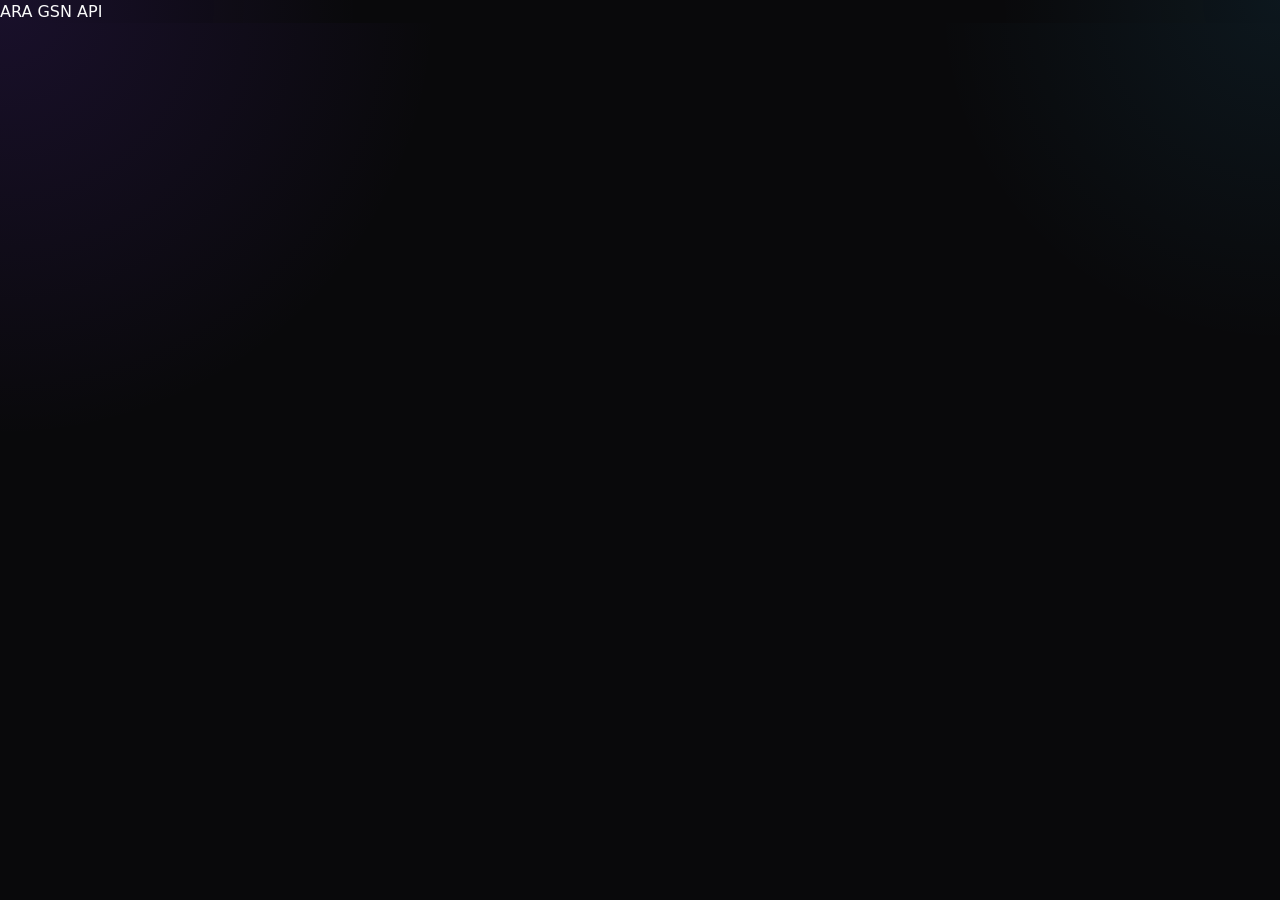
==== commit 0b9f19ca: "chore: separate out css; update html" ====
--- a/index.html
+++ b/index.html
@@ -3,6 +3,8 @@
 	<head>
 		<meta charset="UTF-8" />
 		<meta name="viewport" content="width=device-width, initial-scale=1.0" />
+
+		<link rel="stylesheet" href="./assets/styles.css" />
 
 		<title>Choices</title>
 	</head>
--- a/assets/styles.css
+++ b/assets/styles.css
@@ -0,0 +1,459 @@
+:root {
+	--bg: #09090b;
+	--surface: #111214;
+	--surface-2: #16181d;
+	--surface-3: #1d2027;
+	--card: #121317;
+	--border: rgba(255, 255, 255, 0.09);
+	--border-strong: rgba(255, 255, 255, 0.16);
+	--text: #fafafa;
+	--muted: #a1a1aa;
+	--faint: #71717a;
+	--primary: #7c3aed;
+	--primary-2: #8b5cf6;
+	--blue: #38bdf8;
+	--green: #34d399;
+	--amber: #f59e0b;
+	--red: #fb7185;
+	--radius: 18px;
+	--shadow: 0 18px 54px rgba(0, 0, 0, 0.34);
+}
+* {
+	box-sizing: border-box;
+}
+html,
+body {
+	margin: 0;
+	min-height: 100%;
+	background:
+		radial-gradient(
+			circle at top left,
+			rgba(124, 58, 237, 0.14),
+			transparent 28%
+		),
+		radial-gradient(
+			circle at top right,
+			rgba(56, 189, 248, 0.08),
+			transparent 22%
+		),
+		var(--bg);
+	color: var(--text);
+	font-family: Inter, system-ui, sans-serif;
+}
+body {
+	line-height: 1.45;
+}
+button,
+input,
+select,
+textarea {
+	font: inherit;
+}
+a {
+	color: inherit;
+	text-decoration: none;
+}
+.shell {
+	min-height: 100vh;
+	display: grid;
+	grid-template-columns: 250px 1fr;
+}
+.side {
+	position: sticky;
+	top: 0;
+	height: 100vh;
+	padding: 20px 16px;
+	border-right: 1px solid var(--border);
+	background: rgba(8, 8, 11, 0.92);
+	backdrop-filter: blur(18px);
+}
+.brand {
+	display: flex;
+	gap: 12px;
+	align-items: center;
+	padding: 12px;
+	border: 1px solid var(--border);
+	border-radius: 16px;
+	background: linear-gradient(
+		180deg,
+		rgba(255, 255, 255, 0.04),
+		rgba(255, 255, 255, 0.02)
+	);
+}
+.brand-logo {
+	width: 38px;
+	height: 38px;
+	border-radius: 12px;
+	background: linear-gradient(135deg, var(--primary), var(--blue));
+	display: grid;
+	place-items: center;
+	font-weight: 800;
+}
+.nav {
+	display: grid;
+	gap: 8px;
+	margin-top: 24px;
+}
+.nav a {
+	background: transparent;
+	color: var(--muted);
+	border: 1px solid transparent;
+	padding: 14px 16px;
+	border-radius: 14px;
+	cursor: pointer;
+	text-align: left;
+	display: flex;
+	justify-content: space-between;
+	align-items: center;
+}
+.nav a.active {
+	color: #fff;
+	background: rgba(124, 58, 237, 0.16);
+	border-color: rgba(124, 58, 237, 0.35);
+}
+.nav a:hover {
+	background: rgba(255, 255, 255, 0.04);
+	color: #fff;
+}
+.content {
+	padding: 28px;
+}
+.page-header {
+	display: flex;
+	justify-content: space-between;
+	align-items: flex-start;
+	gap: 18px;
+	margin-bottom: 22px;
+}
+.page-header h1 {
+	margin: 0;
+	font-size: clamp(28px, 2.4vw, 44px);
+}
+.muted {
+	color: var(--muted);
+}
+.eyebrow {
+	font-size: 12px;
+	letter-spacing: 0.12em;
+	text-transform: uppercase;
+	color: #c4b5fd;
+}
+.actions,
+.row {
+	display: flex;
+	gap: 10px;
+	align-items: center;
+	flex-wrap: wrap;
+}
+.btn {
+	padding: 11px 15px;
+	border-radius: 12px;
+	border: 1px solid var(--border);
+	background: rgba(255, 255, 255, 0.04);
+	color: #fff;
+	cursor: pointer;
+}
+.btn.primary {
+	background: linear-gradient(135deg, var(--primary), var(--primary-2));
+	border: none;
+	box-shadow: 0 12px 22px rgba(124, 58, 237, 0.35);
+}
+.btn.small {
+	padding: 8px 12px;
+	font-size: 14px;
+}
+.badge {
+	display: inline-flex;
+	align-items: center;
+	gap: 6px;
+	padding: 6px 10px;
+	border: 1px solid var(--border);
+	border-radius: 999px;
+	font-size: 12px;
+	background: rgba(255, 255, 255, 0.04);
+}
+.grid-2,
+.grid-3,
+.grid-4 {
+	display: grid;
+	gap: 18px;
+}
+.grid-2 {
+	grid-template-columns: repeat(2, minmax(0, 1fr));
+}
+.grid-3 {
+	grid-template-columns: repeat(3, minmax(0, 1fr));
+}
+.grid-4 {
+	grid-template-columns: repeat(4, minmax(0, 1fr));
+}
+.card {
+	background: linear-gradient(
+		180deg,
+		rgba(255, 255, 255, 0.035),
+		rgba(255, 255, 255, 0.02)
+	);
+	border: 1px solid var(--border);
+	border-radius: 22px;
+	padding: 20px;
+	box-shadow: var(--shadow);
+}
+.card h2,
+.card h3,
+.card h4,
+.card p {
+	margin-top: 0;
+}
+.hero {
+	display: grid;
+	grid-template-columns: 1.15fr 1fr;
+	gap: 22px;
+	align-items: center;
+}
+.headline {
+	font-size: clamp(38px, 4vw, 68px);
+	line-height: 1.02;
+	margin: 12px 0 14px;
+	max-width: 9ch;
+}
+.hero-art {
+	border-radius: 28px;
+	padding: 20px;
+	border: 1px solid var(--border);
+	background: linear-gradient(
+		160deg,
+		rgba(124, 58, 237, 0.16),
+		rgba(255, 255, 255, 0.03)
+	);
+}
+.track-card {
+	border-radius: 22px;
+	padding: 16px;
+	background: rgba(0, 0, 0, 0.2);
+	border: 1px solid var(--border);
+}
+.wave {
+	height: 148px;
+	display: flex;
+	gap: 4px;
+	align-items: end;
+	margin: 18px 0;
+	cursor: pointer;
+}
+.wave span {
+	flex: 1;
+	border-radius: 999px;
+	background: linear-gradient(
+		180deg,
+		rgba(56, 189, 248, 0.95),
+		rgba(124, 58, 237, 0.9)
+	);
+}
+.progress {
+	height: 10px;
+	border-radius: 999px;
+	background: rgba(255, 255, 255, 0.08);
+	overflow: hidden;
+	position: relative;
+}
+.progress > span {
+	display: block;
+	height: 100%;
+	background: linear-gradient(90deg, var(--blue), var(--primary));
+}
+.feature {
+	min-height: 170px;
+}
+.stats-value {
+	font-size: 34px;
+	font-weight: 800;
+	margin: 6px 0 4px;
+}
+.panel-title {
+	display: flex;
+	justify-content: space-between;
+	align-items: center;
+	gap: 12px;
+	margin-bottom: 14px;
+}
+.filters {
+	display: grid;
+	grid-template-columns: 1.3fr 0.8fr 0.8fr 0.8fr auto;
+	gap: 10px;
+}
+.input,
+.select,
+.textarea {
+	width: 100%;
+	background: rgba(255, 255, 255, 0.04);
+	color: #fff;
+	border: 1px solid var(--border);
+	border-radius: 12px;
+	padding: 12px 14px;
+}
+.textarea {
+	min-height: 120px;
+	resize: vertical;
+}
+.folder-list,
+.project-list,
+.comment-list,
+.activity-list,
+.metric-list,
+.ticket-list,
+.track-list {
+	display: grid;
+	gap: 12px;
+}
+.folder-item,
+.project-item,
+.comment-item,
+.activity-item,
+.metric-item,
+.ticket-item,
+.track-item,
+.collab-item {
+	border: 1px solid var(--border);
+	border-radius: 18px;
+	background: rgba(255, 255, 255, 0.03);
+	padding: 14px 16px;
+}
+.folder-item.active {
+	border-color: rgba(56, 189, 248, 0.35);
+	background: rgba(56, 189, 248, 0.08);
+}
+.project-item {
+	display: grid;
+	grid-template-columns: 1fr auto;
+	gap: 16px;
+}
+.avatars {
+	display: flex;
+}
+.avatar {
+	width: 30px;
+	height: 30px;
+	border-radius: 50%;
+	display: grid;
+	place-items: center;
+	margin-right: -8px;
+	border: 2px solid #111;
+	font-size: 12px;
+	font-weight: 700;
+	background: linear-gradient(135deg, var(--blue), var(--primary));
+}
+.split {
+	display: grid;
+	grid-template-columns: 1.6fr 1fr;
+	gap: 18px;
+}
+.tabs {
+	display: flex;
+	gap: 8px;
+	flex-wrap: wrap;
+	margin-bottom: 16px;
+}
+.tabs button {
+	border: 1px solid var(--border);
+	background: transparent;
+	color: var(--muted);
+	border-radius: 999px;
+	padding: 10px 12px;
+	cursor: pointer;
+}
+.tabs button.active {
+	background: rgba(124, 58, 237, 0.16);
+	color: #fff;
+	border-color: rgba(124, 58, 237, 0.35);
+}
+.timeline {
+	position: relative;
+	height: 14px;
+	background: rgba(255, 255, 255, 0.08);
+	border-radius: 999px;
+	overflow: hidden;
+	cursor: pointer;
+}
+.playhead {
+	position: absolute;
+	top: -4px;
+	width: 12px;
+	height: 22px;
+	border-radius: 999px;
+	background: #fff;
+	box-shadow: 0 0 0 4px rgba(124, 58, 237, 0.25);
+	transform: translateX(-50%);
+}
+.circle {
+	width: 48px;
+	height: 48px;
+	border: none;
+	border-radius: 50%;
+	background: rgba(255, 255, 255, 0.08);
+	color: #fff;
+	cursor: pointer;
+}
+.circle.play {
+	background: linear-gradient(135deg, var(--primary), var(--blue));
+}
+.modal-wrap {
+	position: fixed;
+	inset: 0;
+	display: none;
+	align-items: center;
+	justify-content: center;
+	padding: 20px;
+	background: rgba(0, 0, 0, 0.55);
+}
+.modal-wrap.show {
+	display: flex;
+}
+.modal {
+	width: min(620px, 100%);
+	background: #101115;
+	border: 1px solid var(--border-strong);
+	border-radius: 24px;
+	padding: 22px;
+	box-shadow: var(--shadow);
+}
+.status-approved {
+	color: var(--green);
+}
+.status-needs-review {
+	color: var(--amber);
+}
+.status-in-progress {
+	color: var(--blue);
+}
+.status-archived {
+	color: var(--red);
+}
+.status-draft {
+	color: var(--muted);
+}
+.section-gap {
+	margin-top: 20px;
+}
+@media (max-width: 1100px) {
+	.shell {
+		grid-template-columns: 1fr;
+	}
+	.side {
+		position: relative;
+		height: auto;
+	}
+	.hero,
+	.grid-2,
+	.grid-3,
+	.grid-4,
+	.split,
+	.filters {
+		grid-template-columns: 1fr;
+	}
+	.content {
+		padding: 18px;
+	}
+	.headline {
+		max-width: none;
+	}
+}
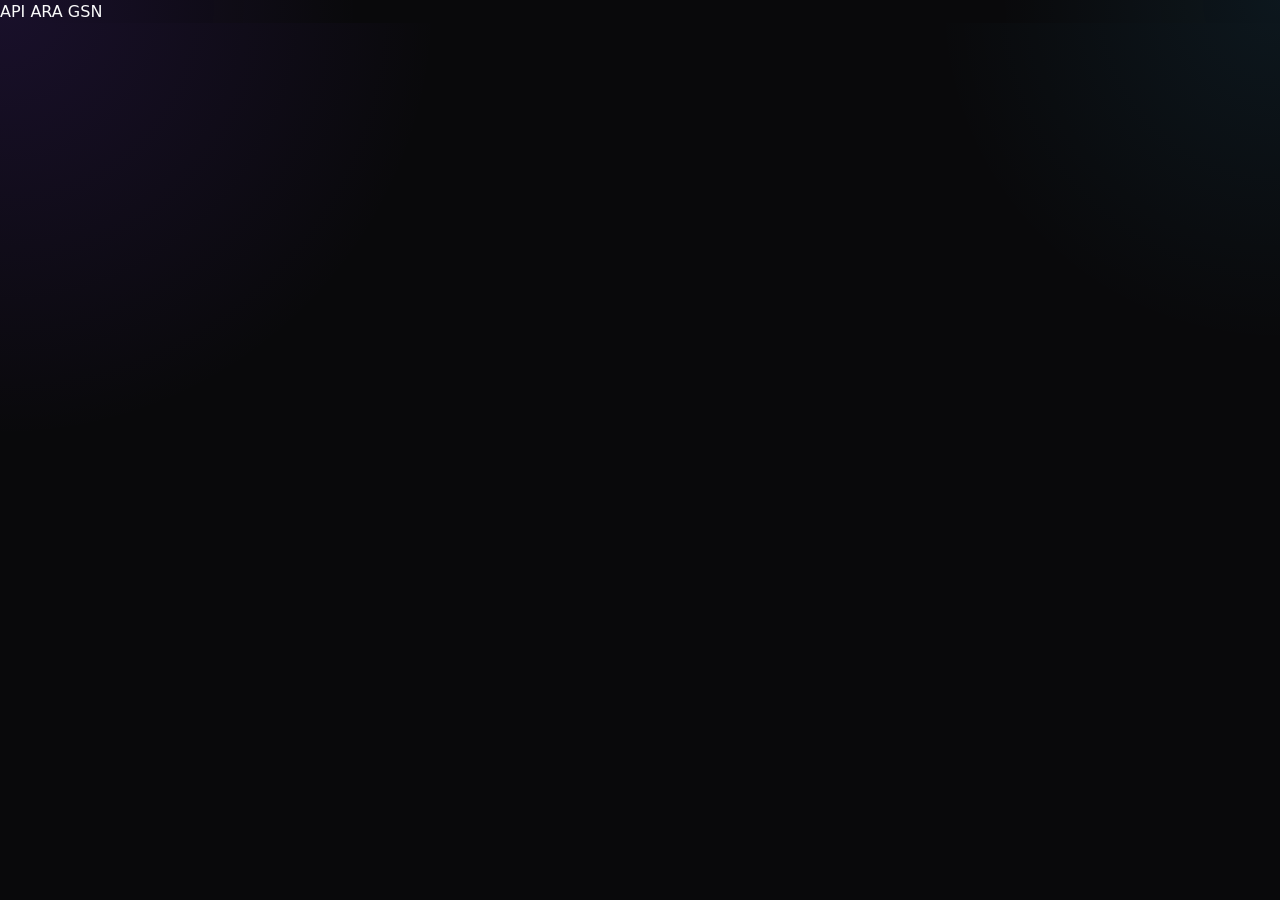
==== commit a688c4b2: "chore: move files to dedicated location" ====
--- a/index.html
+++ b/index.html
@@ -10,8 +10,8 @@
 	</head>
 
 	<body>
-		<a href="ara.html">ARA</a>
-		<a href="gsn.html">GSN</a>
-		<a href="APIs.html">API</a>
+		<a href="contents/apis/APIs.html">API</a>
+		<a href="contents/ara/ara.html">ARA</a>
+		<a href="contents/gsn/gsn.html">GSN</a>
 	</body>
 </html>
